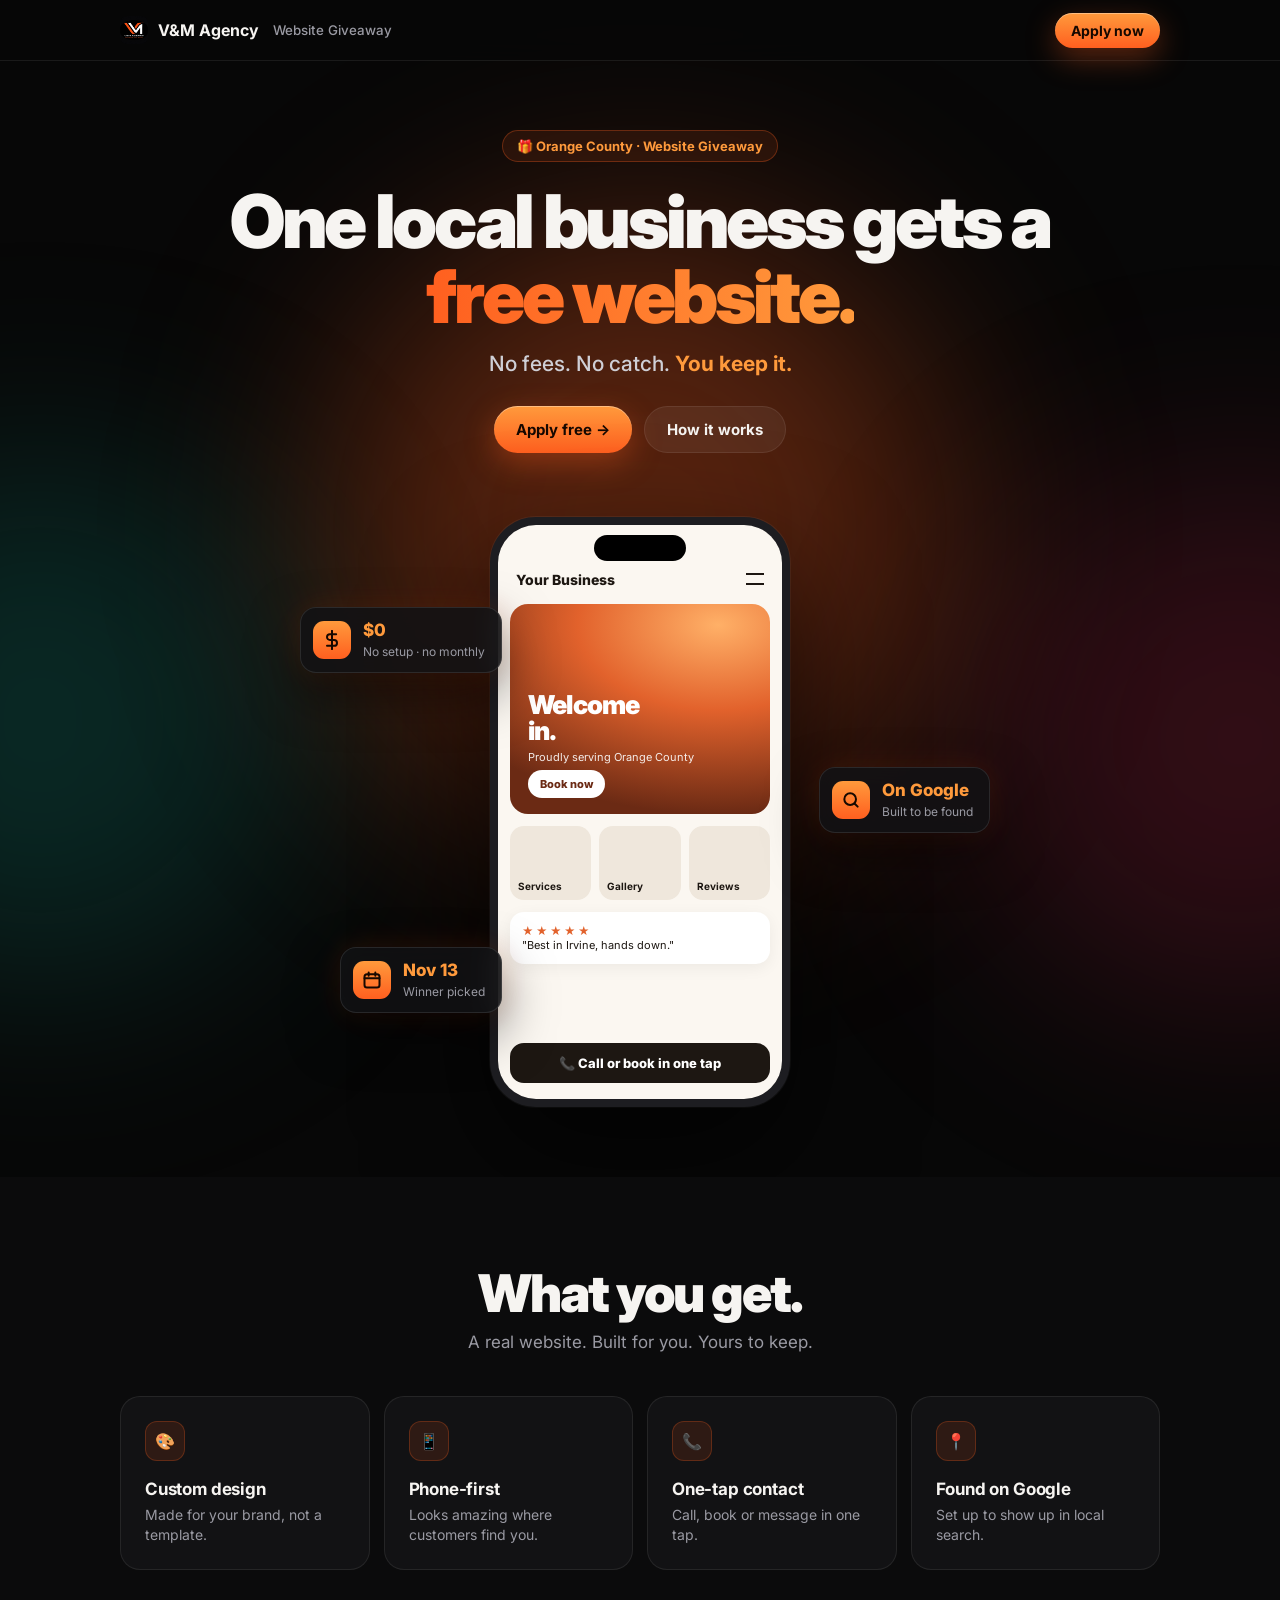
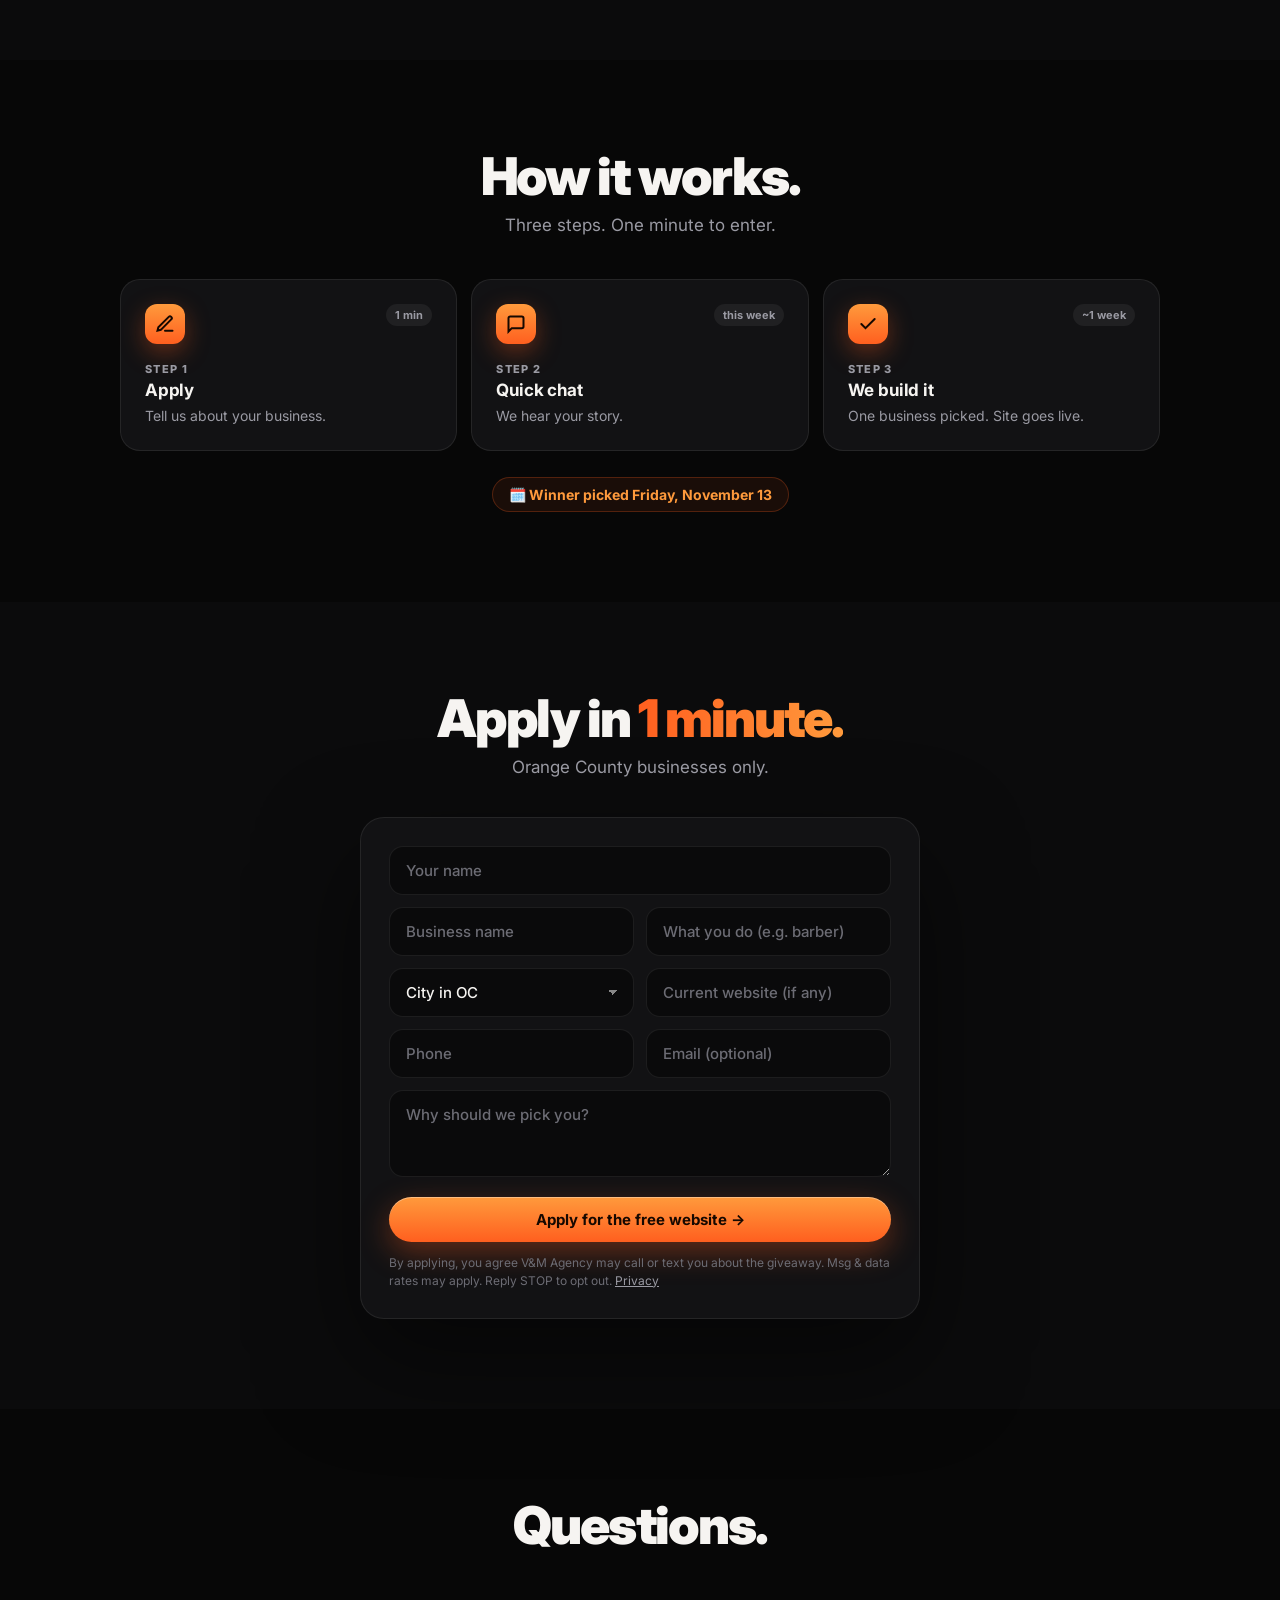
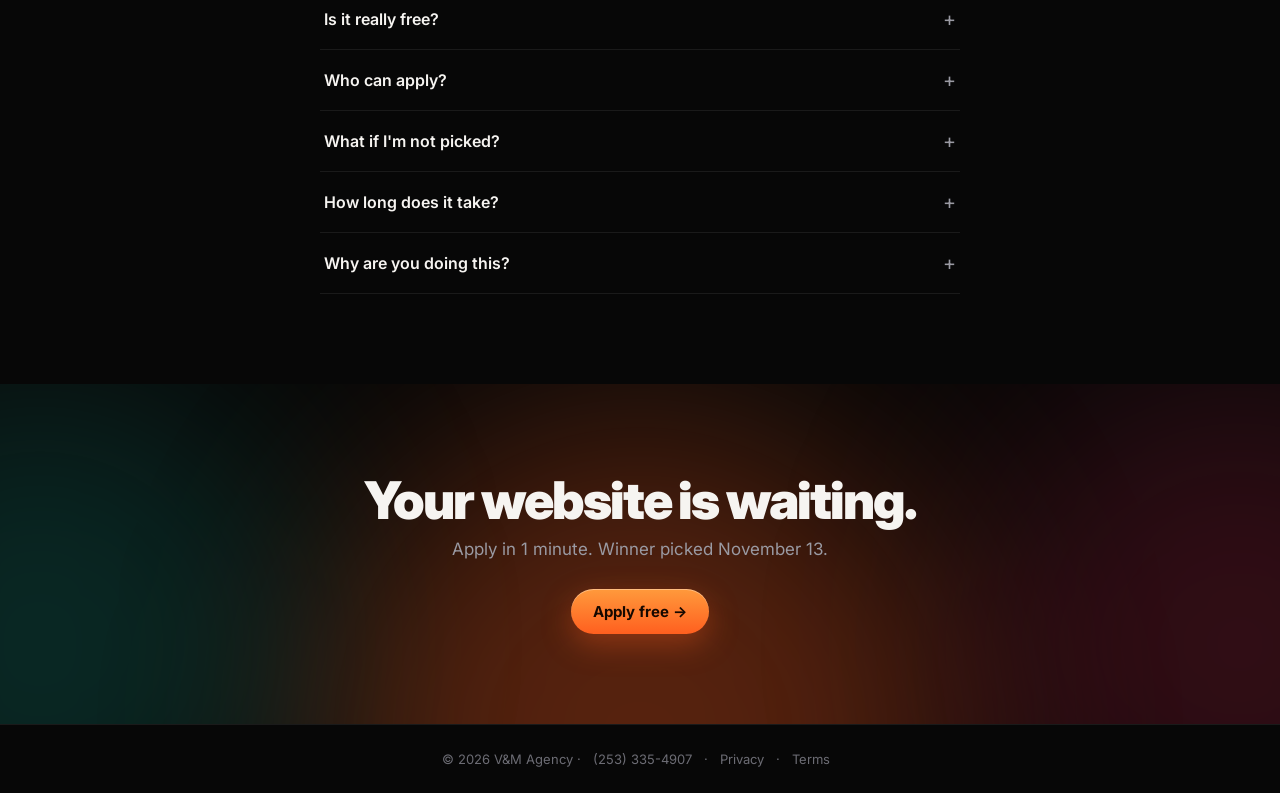
==== website-giveaway/index.html @ f8d974f4 "Website giveaway page: redesign (NUMA affiliate style: hero phone mockup with floating cards, icon c" ====
<!DOCTYPE html>
<html lang="en">
<head>
  <meta charset="UTF-8" />
  <meta name="viewport" content="width=device-width, initial-scale=1.0" />
  <title>Website Giveaway | V&amp;M Agency</title>
  <meta name="description" content="We're building one Orange County business a free website. No fees. No catch. You keep it." />
  <meta property="og:title" content="Website Giveaway: one Orange County business gets a free website" />
  <meta property="og:description" content="No fees. No catch. You keep it. Apply in 1 minute." />
  <link rel="icon" href="../logo.png" type="image/png" />
  <link rel="preconnect" href="https://fonts.googleapis.com" /><link rel="preconnect" href="https://fonts.gstatic.com" crossorigin />
  <link href="https://fonts.googleapis.com/css2?family=Inter:wght@400;500;600;700;800;900&display=swap" rel="stylesheet" />
  <style>
    :root { --bg: #070707; --card: #121214; --line: rgba(255,255,255,.08); --ink: #F6F4F1; --mute: #9A9AA3; --or: #FF5F1F; --or2: #FF9A3C; }
    * { margin: 0; padding: 0; box-sizing: border-box; }
    html { scroll-behavior: smooth; }
    html, body { overflow-x: hidden; }
    body { background: var(--bg); color: var(--ink); font-family: Inter, system-ui, sans-serif; -webkit-font-smoothing: antialiased; overflow-x: hidden; }
    a { color: inherit; text-decoration: none; }
    .wrap { max-width: 1080px; margin: 0 auto; padding: 0 20px; }
    .grad { background: linear-gradient(90deg, var(--or), var(--or2)); -webkit-background-clip: text; background-clip: text; color: transparent; }
    /* nav */
    nav { position: fixed; top: 0; left: 0; right: 0; z-index: 50; backdrop-filter: blur(14px); background: rgba(7,7,7,.6); border-bottom: 1px solid var(--line); }
    nav .wrap { display: flex; align-items: center; justify-content: space-between; height: 60px; }
    .brand { display: flex; align-items: center; gap: 10px; font-weight: 700; }
    .brand img { width: 28px; height: 28px; border-radius: 7px; }
    .brand small { color: var(--mute); font-weight: 500; margin-left: 4px; }
    .btn { display: inline-flex; align-items: center; gap: 8px; border: 0; cursor: pointer; font: 700 15px Inter, sans-serif; padding: 13px 22px; border-radius: 999px; transition: transform .15s, box-shadow .15s; }
    .btn:hover { transform: translateY(-1px); }
    .btn.pri { background: linear-gradient(180deg, var(--or2), var(--or)); color: #160800; box-shadow: 0 10px 30px rgba(255,95,31,.35), inset 0 1px 0 rgba(255,255,255,.35); }
    .btn.sec { background: rgba(255,255,255,.06); color: var(--ink); border: 1px solid var(--line); }
    .btn.sm { padding: 9px 16px; font-size: 14px; }
    /* hero */
    .hero { position: relative; padding: 130px 0 70px; text-align: center; overflow: hidden; }
    .glow { position: absolute; border-radius: 50%; filter: blur(110px); pointer-events: none; }
    .g1 { width: 620px; height: 620px; left: 50%; top: 220px; margin-left: -310px; background: rgba(255,95,31,.32); }
    .g2 { width: 520px; height: 520px; left: -220px; top: 460px; background: rgba(20,160,140,.22); }
    .g3 { width: 520px; height: 520px; right: -220px; top: 480px; background: rgba(220,40,80,.2); }
    .chip { display: inline-flex; align-items: center; gap: 8px; padding: 7px 14px; border-radius: 999px; font-size: 13px; font-weight: 700; color: var(--or2); background: rgba(255,95,31,.1); border: 1px solid rgba(255,95,31,.3); }
    h1 { font-size: clamp(40px, 7vw, 74px); line-height: 1.02; letter-spacing: -.045em; font-weight: 900; margin: 22px auto 16px; max-width: 820px; }
    .sub { font-size: clamp(17px, 2.2vw, 21px); color: #CFCFD6; font-weight: 500; }
    .sub b { color: var(--or2); }
    .ctas { display: flex; gap: 12px; justify-content: center; flex-wrap: wrap; margin-top: 30px; }
    /* hero visual: a phone with a sample site + floating cards */
    .stage { position: relative; width: 300px; height: 590px; margin: 64px auto 0; }
    .phone { position: absolute; inset: 0; border-radius: 46px; background: #0d0d0f; border: 8px solid #1d1d21; box-shadow: 0 50px 120px rgba(0,0,0,.7), 0 0 0 1px rgba(255,255,255,.06); overflow: hidden; }
    .notch { position: absolute; left: 50%; top: 10px; width: 92px; height: 26px; margin-left: -46px; border-radius: 20px; background: #000; z-index: 3; }
    .site { position: absolute; inset: 0; background: #FBF7F1; color: #1d1712; text-align: left; }
    .site .top { display: flex; justify-content: space-between; align-items: center; padding: 46px 18px 12px; font-weight: 800; font-size: 14px; }
    .site .top i { width: 18px; height: 12px; border-top: 2px solid #1d1712; border-bottom: 2px solid #1d1712; position: relative; }
    .site .hero2 { margin: 4px 12px; height: 210px; border-radius: 18px; padding: 18px; color: #fff; position: relative; overflow: hidden;
      background: radial-gradient(120% 90% at 80% 10%, #ffb067 0%, #e2622c 45%, #6b2a14 100%); }
    .site .hero2 h4 { font-size: 26px; line-height: 1; letter-spacing: -.03em; font-weight: 900; margin-top: 70px; }
    .site .hero2 p { font-size: 11px; opacity: .9; margin-top: 6px; }
    .site .hero2 span { position: absolute; left: 18px; bottom: 16px; background: #fff; color: #6b2a14; font-weight: 800; font-size: 11px; padding: 7px 12px; border-radius: 99px; }
    .site .row { display: grid; grid-template-columns: 1fr 1fr 1fr; gap: 8px; margin: 12px; }
    .site .row div { height: 74px; border-radius: 14px; background: #efe7dc; display: flex; align-items: flex-end; padding: 8px; font-size: 10px; font-weight: 700; }
    .site .stars { margin: 4px 12px; padding: 12px; border-radius: 14px; background: #fff; box-shadow: 0 4px 16px rgba(0,0,0,.06); font-size: 11px; }
    .site .stars b { color: #e2622c; letter-spacing: 2px; }
    .site .call { position: absolute; left: 12px; right: 12px; bottom: 16px; text-align: center; padding: 12px; border-radius: 14px; background: #1d1712; color: #fff; font-weight: 800; font-size: 13px; }
    .float { position: absolute; display: flex; align-items: center; gap: 12px; padding: 12px 16px 12px 12px; border-radius: 16px; text-align: left; white-space: nowrap;
      background: rgba(18,18,20,.85); border: 1px solid rgba(255,255,255,.1); backdrop-filter: blur(12px); box-shadow: 0 20px 50px rgba(0,0,0,.5), 0 0 30px rgba(255,95,31,.15); animation: bob 5s ease-in-out infinite; }
    .float .ic { width: 38px; height: 38px; border-radius: 11px; display: flex; align-items: center; justify-content: center; background: linear-gradient(180deg, var(--or2), var(--or)); }
    .float b { display: block; font-size: 17px; color: var(--or2); font-weight: 800; }
    .float small { color: var(--mute); font-size: 12px; }
    .f1 { left: -190px; top: 90px; } .f2 { right: -200px; top: 250px; animation-delay: -1.6s; } .f3 { left: -150px; top: 430px; animation-delay: -3.2s; }
    @keyframes bob { 50% { transform: translateY(-8px); } }
    /* sections */
    section.s { padding: 90px 0; text-align: center; }
    section.alt { background: #0b0b0c; }
    h2 { font-size: clamp(32px, 5vw, 52px); letter-spacing: -.04em; font-weight: 900; line-height: 1.05; }
    .lead { color: var(--mute); margin-top: 10px; font-size: 17px; }
    .grid { display: grid; gap: 14px; margin-top: 44px; text-align: left; }
    .c4 { grid-template-columns: repeat(4, 1fr); } .c3 { grid-template-columns: repeat(3, 1fr); }
    .card { background: var(--card); border: 1px solid var(--line); border-radius: 20px; padding: 24px; }
    .card .ic { width: 40px; height: 40px; border-radius: 12px; display: flex; align-items: center; justify-content: center; background: rgba(255,95,31,.12); border: 1px solid rgba(255,95,31,.25); margin-bottom: 18px; }
    .card h3 { font-size: 17px; font-weight: 700; letter-spacing: -.01em; }
    .card p { color: var(--mute); font-size: 14px; margin-top: 6px; line-height: 1.45; }
    .step .tag { float: right; font-size: 11px; font-weight: 700; color: var(--mute); background: rgba(255,255,255,.06); padding: 4px 9px; border-radius: 99px; }
    .step .n { font-size: 11px; font-weight: 800; letter-spacing: .12em; color: var(--mute); margin-bottom: 4px; }
    .step .ic { background: linear-gradient(180deg, var(--or2), var(--or)); border: 0; box-shadow: 0 8px 24px rgba(255,95,31,.35); }
    .date { display: inline-flex; gap: 8px; align-items: center; margin-top: 26px; padding: 8px 16px; border-radius: 99px; font-size: 14px; font-weight: 700; color: var(--or2); background: rgba(255,95,31,.08); border: 1px solid rgba(255,95,31,.25); }
    /* form */
    .formcard { max-width: 560px; margin: 40px auto 0; text-align: left; background: var(--card); border: 1px solid var(--line); border-radius: 24px; padding: 28px; box-shadow: 0 40px 100px rgba(0,0,0,.5); }
    .two { display: grid; grid-template-columns: 1fr 1fr; gap: 12px; }
    .field { margin-bottom: 12px; }
    .two { margin-bottom: 12px; } .two .field { margin-bottom: 0; }
    .field input, .field select, .field textarea { width: 100%; padding: 14px 16px; border-radius: 14px; border: 1px solid var(--line); background: #0a0a0b; color: var(--ink); font: 500 15px Inter, sans-serif; }
    .field textarea { resize: vertical; }
    .field input::placeholder, .field textarea::placeholder { color: #6c6c74; }
    .field select { color: var(--ink); appearance: none; background-image: linear-gradient(45deg, transparent 50%, #888 50%), linear-gradient(135deg, #888 50%, transparent 50%); background-position: calc(100% - 20px) 50%, calc(100% - 15px) 50%; background-size: 5px 5px; background-repeat: no-repeat; }
    .field input:focus, .field select:focus, .field textarea:focus { outline: 2px solid var(--or); border-color: transparent; }
    .hp { position: absolute; left: -9999px; }
    .formcard .btn { width: 100%; justify-content: center; margin-top: 4px; }
    .consent { color: #6c6c74; font-size: 12px; margin-top: 12px; line-height: 1.5; }
    .consent a { color: var(--mute); text-decoration: underline; }
    .msg { margin-top: 12px; padding: 12px 14px; border-radius: 12px; display: none; font-weight: 600; font-size: 14px; }
    .msg.ok { display: block; background: rgba(48,209,88,.12); border: 1px solid rgba(48,209,88,.45); }
    .msg.err { display: block; background: rgba(255,69,58,.12); border: 1px solid rgba(255,69,58,.45); }
    /* faq */
    .faq { max-width: 640px; margin: 36px auto 0; text-align: left; }
    details { border-bottom: 1px solid var(--line); padding: 20px 4px; }
    summary { list-style: none; cursor: pointer; font-weight: 600; display: flex; justify-content: space-between; }
    summary::after { content: "+"; color: var(--mute); font-weight: 400; font-size: 20px; line-height: 1; }
    details[open] summary::after { content: "–"; }
    details p { color: var(--mute); margin-top: 10px; line-height: 1.5; font-size: 15px; }
    .final { position: relative; overflow: hidden; }
    .final .g1 { top: 40px; } .final .g2, .final .g3 { top: 0; }
    footer { border-top: 1px solid var(--line); padding: 26px 0; text-align: center; color: #6c6c74; font-size: 13px; }
    footer a { margin: 0 8px; }
    @media (max-width: 900px) { .c4 { grid-template-columns: 1fr 1fr; } .c3 { grid-template-columns: 1fr; }
      .f1 { left: -70px; top: 70px; } .f2 { right: -70px; top: 260px; } .f3 { left: -60px; top: 450px; } }
    @media (max-width: 560px) { .c4 { grid-template-columns: 1fr; } .two { grid-template-columns: 1fr; } .stage { transform: scale(.86); margin-top: 30px; }
      .float { padding: 9px 12px 9px 9px; } .float b { font-size: 14px; } .float .ic { width: 30px; height: 30px; } .brand small { display: none; } }
  </style>
</head>
<body>
  <nav><div class="wrap">
    <a class="brand" href="../index.html"><img src="../logo.png" alt="">V&amp;M Agency <small>Website Giveaway</small></a>
    <a class="btn pri sm" href="#apply">Apply now</a>
  </div></nav>

  <header class="hero">
    <div class="glow g1"></div><div class="glow g2"></div><div class="glow g3"></div>
    <div class="wrap" style="position:relative">
      <span class="chip">🎁 Orange County · Website Giveaway</span>
      <h1>One local business gets a <span class="grad">free website.</span></h1>
      <p class="sub">No fees. No catch. <b>You keep it.</b></p>
      <div class="ctas"><a class="btn pri" href="#apply">Apply free →</a><a class="btn sec" href="#how">How it works</a></div>

      <div class="stage">
        <div class="phone"><div class="notch"></div>
          <div class="site">
            <div class="top">Your Business<i></i></div>
            <div class="hero2"><h4>Welcome<br>in.</h4><p>Proudly serving Orange County</p><span>Book now</span></div>
            <div class="row"><div>Services</div><div>Gallery</div><div>Reviews</div></div>
            <div class="stars"><b>★★★★★</b><br>"Best in Irvine, hands down."</div>
            <div class="call">📞 Call or book in one tap</div>
          </div>
        </div>
        <div class="float f1"><div class="ic"><svg width="20" height="20" viewBox="0 0 24 24" fill="none" stroke="#160800" stroke-width="2.4" stroke-linecap="round"><path d="M12 1v22M17 5H9.5a3.5 3.5 0 0 0 0 7h5a3.5 3.5 0 0 1 0 7H6"/></svg></div><div><b>$0</b><small>No setup · no monthly</small></div></div>
        <div class="float f2"><div class="ic"><svg width="20" height="20" viewBox="0 0 24 24" fill="none" stroke="#160800" stroke-width="2.4" stroke-linecap="round"><circle cx="11" cy="11" r="7"/><path d="m20 20-3.5-3.5"/></svg></div><div><b>On Google</b><small>Built to be found</small></div></div>
        <div class="float f3"><div class="ic"><svg width="20" height="20" viewBox="0 0 24 24" fill="none" stroke="#160800" stroke-width="2.4" stroke-linecap="round"><rect x="3" y="5" width="18" height="16" rx="3"/><path d="M3 10h18M8 3v4M16 3v4"/></svg></div><div><b>Nov 13</b><small>Winner picked</small></div></div>
      </div>
    </div>
  </header>

  <section class="s alt">
    <div class="wrap">
      <h2>What you get.</h2>
      <p class="lead">A real website. Built for you. Yours to keep.</p>
      <div class="grid c4">
        <div class="card"><div class="ic">🎨</div><h3>Custom design</h3><p>Made for your brand, not a template.</p></div>
        <div class="card"><div class="ic">📱</div><h3>Phone-first</h3><p>Looks amazing where customers find you.</p></div>
        <div class="card"><div class="ic">📞</div><h3>One-tap contact</h3><p>Call, book or message in one tap.</p></div>
        <div class="card"><div class="ic">📍</div><h3>Found on Google</h3><p>Set up to show up in local search.</p></div>
      </div>
    </div>
  </section>

  <section class="s" id="how">
    <div class="wrap">
      <h2>How it works.</h2>
      <p class="lead">Three steps. One minute to enter.</p>
      <div class="grid c3">
        <div class="card step"><span class="tag">1 min</span><div class="ic"><svg width="20" height="20" viewBox="0 0 24 24" fill="none" stroke="#160800" stroke-width="2.4" stroke-linecap="round"><path d="M12 20h9M16.5 3.5a2.1 2.1 0 0 1 3 3L7 19l-4 1 1-4Z"/></svg></div><div class="n">STEP 1</div><h3>Apply</h3><p>Tell us about your business.</p></div>
        <div class="card step"><span class="tag">this week</span><div class="ic"><svg width="20" height="20" viewBox="0 0 24 24" fill="none" stroke="#160800" stroke-width="2.4" stroke-linecap="round"><path d="M21 15a2 2 0 0 1-2 2H7l-4 4V5a2 2 0 0 1 2-2h14a2 2 0 0 1 2 2Z"/></svg></div><div class="n">STEP 2</div><h3>Quick chat</h3><p>We hear your story.</p></div>
        <div class="card step"><span class="tag">~1 week</span><div class="ic"><svg width="20" height="20" viewBox="0 0 24 24" fill="none" stroke="#160800" stroke-width="2.4" stroke-linecap="round"><path d="M20 6 9 17l-5-5"/></svg></div><div class="n">STEP 3</div><h3>We build it</h3><p>One business picked. Site goes live.</p></div>
      </div>
      <span class="date">🗓️ Winner picked Friday, November 13</span>
    </div>
  </section>

  <section class="s alt" id="apply">
    <div class="wrap">
      <h2>Apply in <span class="grad">1 minute.</span></h2>
      <p class="lead">Orange County businesses only.</p>
      <form class="formcard" id="f" novalidate>
        <div class="field"><input id="name" name="name" placeholder="Your name" autocomplete="name" /></div>
        <div class="two">
          <div class="field"><input id="business" name="business" placeholder="Business name" autocomplete="organization" /></div>
          <div class="field"><input id="trade" name="trade" placeholder="What you do (e.g. barber)" /></div>
        </div>
        <div class="two">
          <div class="field"><select id="city" name="city">
            <option value="">City in OC</option><option>Anaheim</option><option>Costa Mesa</option><option>Fullerton</option><option>Garden Grove</option>
            <option>Huntington Beach</option><option>Irvine</option><option>Laguna Beach</option><option>Lake Forest</option><option>Mission Viejo</option>
            <option>Newport Beach</option><option>Orange</option><option>San Clemente</option><option>Santa Ana</option><option>Tustin</option><option>Yorba Linda</option><option>Other OC city</option>
          </select></div>
          <div class="field"><input id="site" name="site" placeholder="Current website (if any)" /></div>
        </div>
        <div class="two">
          <div class="field"><input id="phone" name="phone" type="tel" inputmode="tel" placeholder="Phone" autocomplete="tel" /></div>
          <div class="field"><input id="email" name="email" type="email" placeholder="Email (optional)" autocomplete="email" /></div>
        </div>
        <div class="field"><textarea id="need" name="need" rows="3" placeholder="Why should we pick you?"></textarea></div>
        <div class="hp" aria-hidden="true"><input name="website" tabindex="-1" autocomplete="off" /></div>
        <button class="btn pri" id="go" type="submit">Apply for the free website →</button>
        <p class="consent">By applying, you agree V&amp;M Agency may call or text you about the giveaway. Msg &amp; data rates may apply. Reply STOP to opt out. <a href="../privacy-policy.html">Privacy</a></p>
        <div class="msg" id="msg" role="status"></div>
      </form>
    </div>
  </section>

  <section class="s">
    <div class="wrap">
      <h2>Questions.</h2>
      <div class="faq">
        <details><summary>Is it really free?</summary><p>Yes. No setup fee, no monthly bill. You only cover your own domain name (usually about $15 a year).</p></details>
        <details><summary>Who can apply?</summary><p>Any business in Orange County, CA, with or without a website today.</p></details>
        <details><summary>What if I'm not picked?</summary><p>Everyone who applies hears back from us, with a special local offer.</p></details>
        <details><summary>How long does it take?</summary><p>About a week after we pick the winner on November 13.</p></details>
        <details><summary>Why are you doing this?</summary><p>We're a Southern California studio and want to show what we can do for local businesses. All we ask is an honest review if you love it.</p></details>
      </div>
    </div>
  </section>

  <section class="s final">
    <div class="glow g1"></div><div class="glow g2"></div><div class="glow g3"></div>
    <div class="wrap" style="position:relative">
      <h2>Your website is waiting.</h2>
      <p class="lead">Apply in 1 minute. Winner picked November 13.</p>
      <div class="ctas"><a class="btn pri" href="#apply">Apply free →</a></div>
    </div>
  </section>

  <footer>© 2026 V&amp;M Agency · <a href="tel:+12533354907">(253) 335-4907</a> · <a href="../privacy-policy.html">Privacy</a> · <a href="../terms-of-service.html">Terms</a></footer>

  <script>
    const f = document.getElementById('f'), msg = document.getElementById('msg'), go = document.getElementById('go');
    const q = new URLSearchParams(location.search).get('src');
    const src = 'website-giveaway' + (q ? ':' + q : '');
    f.addEventListener('submit', async e => {
      e.preventDefault();
      const d = Object.fromEntries(new FormData(f).entries()); d.source = src;
      if (!d.name.trim() || !d.business.trim() || !d.city || d.phone.replace(/\D/g, '').length < 10) {
        msg.className = 'msg err'; msg.textContent = 'Please add your name, business, city and phone.'; return;
      }
      go.disabled = true; go.textContent = 'Sending…';
      try {
        const r = await fetch('https://hq.vandmexperts.com/api/demo-request', { method: 'POST', headers: { 'Content-Type': 'application/json' }, body: JSON.stringify(d) });
        const j = await r.json();
        if (!r.ok || !j.ok) throw new Error(j.error || 'failed');
        f.querySelectorAll('input, select, textarea, button').forEach(x => x.disabled = true);
        msg.className = 'msg ok'; msg.textContent = "You're in! 🎉 We'll reach out soon.";
        go.textContent = 'Applied ✓';
      } catch (err) {
        go.disabled = false; go.textContent = 'Apply for the free website →';
        msg.className = 'msg err'; msg.textContent = (err.message && err.message !== 'failed' ? err.message + ' ' : '') + 'Or text us at (253) 335-4907.';
      }
    });
  </script>
</body>
</html>
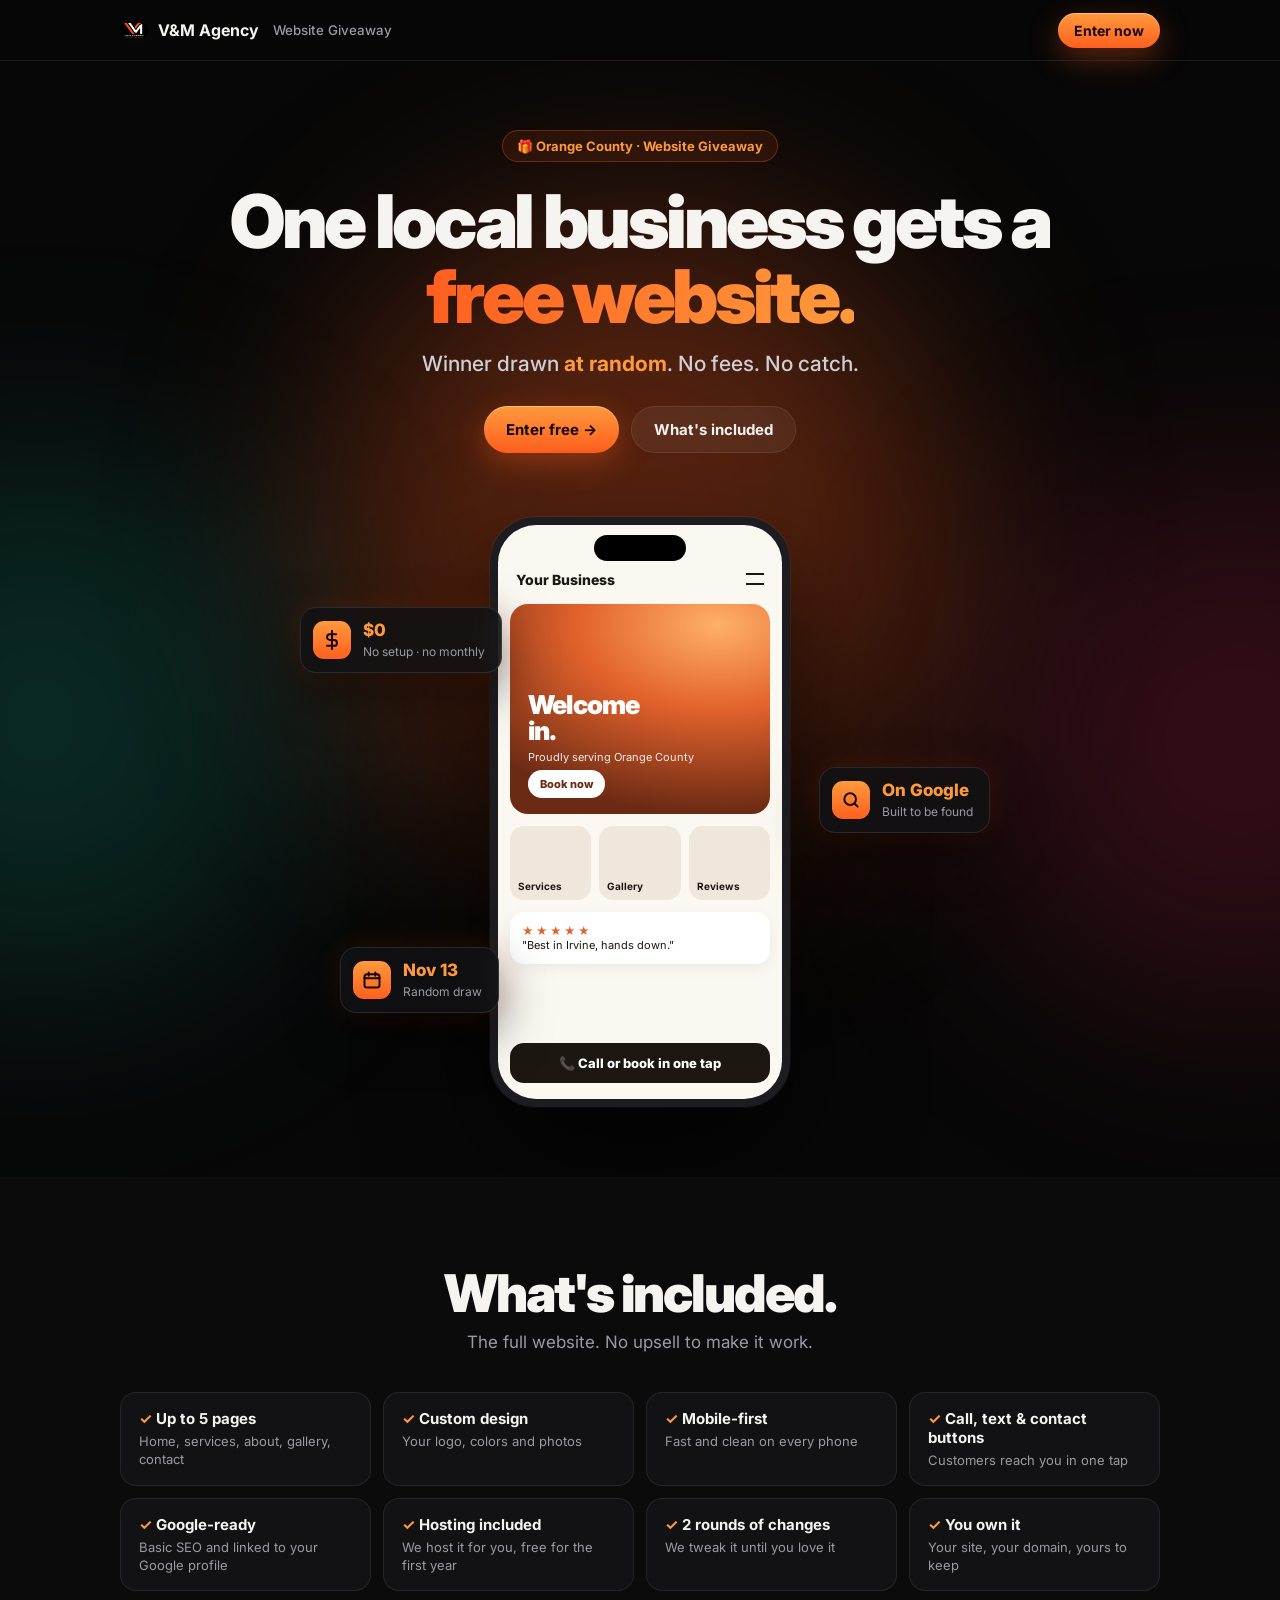
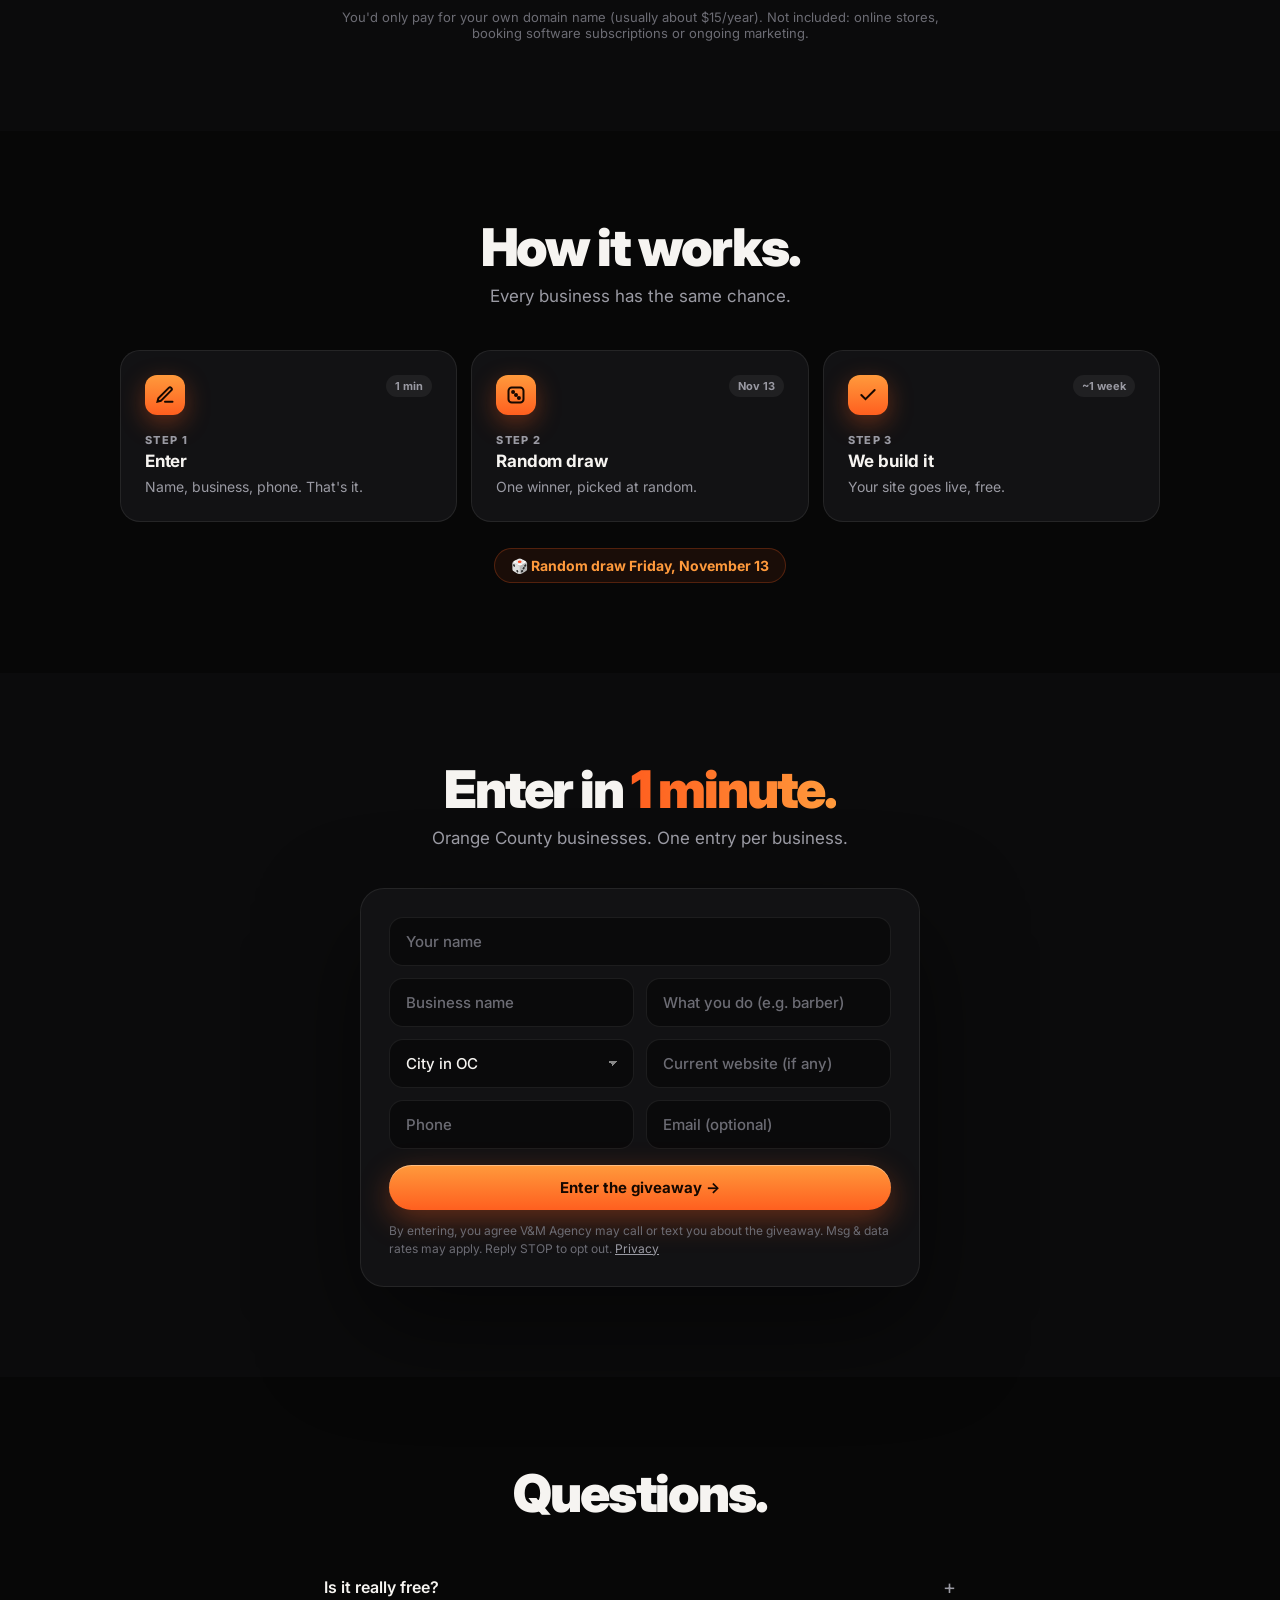
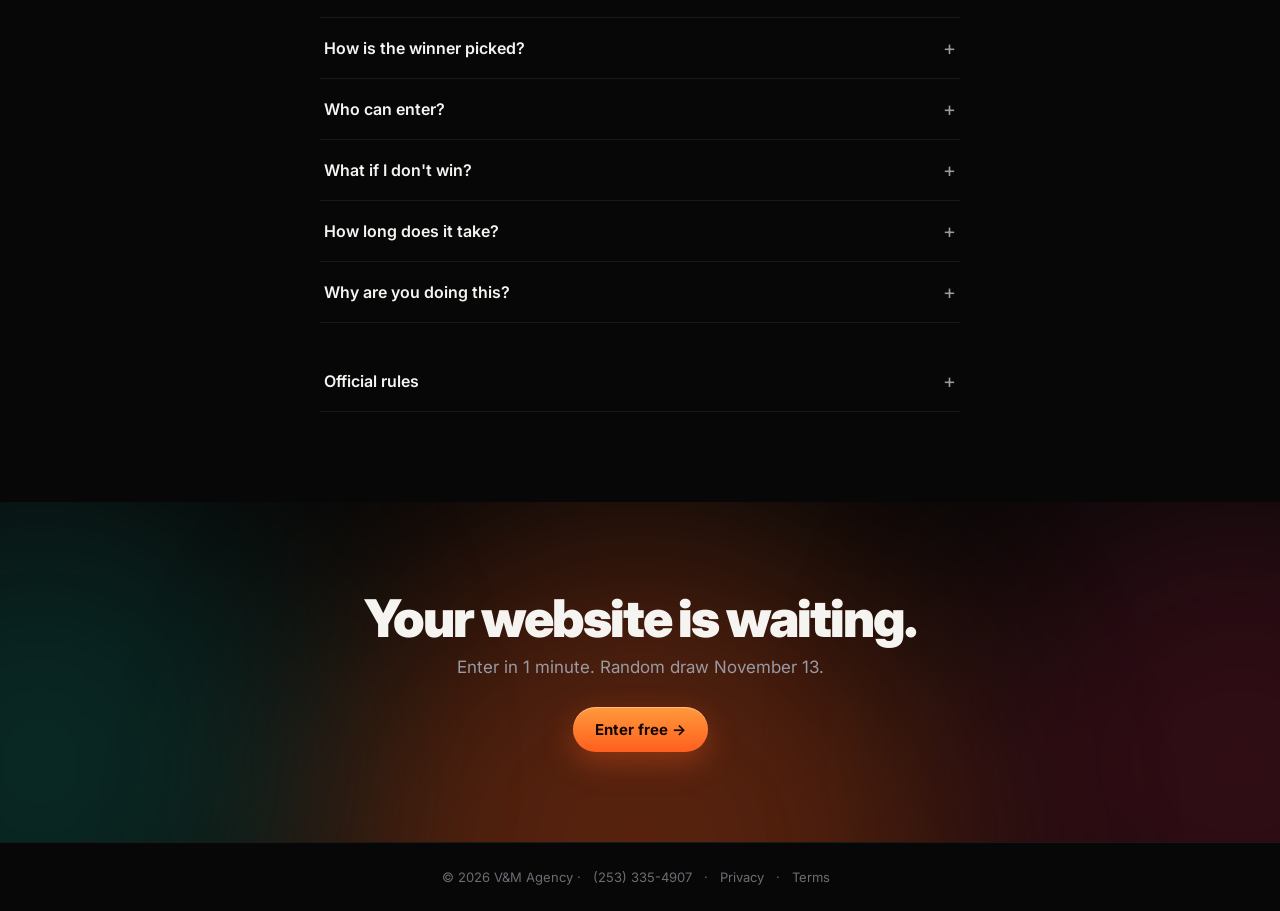
==== commit ebab5a32: "Website giveaway: random draw (no 'why pick you'), clear 'What's included' list, official rules Co-A" ====
--- a/website-giveaway/index.html
+++ b/website-giveaway/index.html
@@ -6,7 +6,7 @@
   <title>Website Giveaway | V&amp;M Agency</title>
   <meta name="description" content="We're building one Orange County business a free website. No fees. No catch. You keep it." />
   <meta property="og:title" content="Website Giveaway: one Orange County business gets a free website" />
-  <meta property="og:description" content="No fees. No catch. You keep it. Apply in 1 minute." />
+  <meta property="og:description" content="No fees. No catch. You keep it. Enter in 1 minute. Winner drawn at random." />
   <link rel="icon" href="../logo.png" type="image/png" />
   <link rel="preconnect" href="https://fonts.googleapis.com" /><link rel="preconnect" href="https://fonts.gstatic.com" crossorigin />
   <link href="https://fonts.googleapis.com/css2?family=Inter:wght@400;500;600;700;800;900&display=swap" rel="stylesheet" />
@@ -112,12 +112,21 @@
       .f1 { left: -70px; top: 70px; } .f2 { right: -70px; top: 260px; } .f3 { left: -60px; top: 450px; } }
     @media (max-width: 560px) { .c4 { grid-template-columns: 1fr; } .two { grid-template-columns: 1fr; } .stage { transform: scale(.86); margin-top: 30px; }
       .float { padding: 9px 12px 9px 9px; } .float b { font-size: 14px; } .float .ic { width: 30px; height: 30px; } .brand small { display: none; } }
+    .incl { display: grid; grid-template-columns: repeat(4, 1fr); gap: 12px; margin-top: 40px; text-align: left; }
+    .incl div { background: var(--card); border: 1px solid var(--line); border-radius: 16px; padding: 16px 18px; }
+    .incl b { display: block; font-size: 15px; } .incl b::before { content: "✓ "; color: var(--or2); }
+    .incl span { display: block; color: var(--mute); font-size: 13px; margin-top: 4px; line-height: 1.4; }
+    .note { color: #6c6c74; font-size: 13px; margin: 18px auto 0; max-width: 620px; }
+    .rules { max-width: 640px; margin: 28px auto 0; text-align: left; }
+    .rules p { color: #7c7c84; font-size: 13px; line-height: 1.55; margin-top: 10px; }
+    @media (max-width: 900px) { .incl { grid-template-columns: 1fr 1fr; } }
+    @media (max-width: 560px) { .incl { grid-template-columns: 1fr; } }
   </style>
 </head>
 <body>
   <nav><div class="wrap">
     <a class="brand" href="../index.html"><img src="../logo.png" alt="">V&amp;M Agency <small>Website Giveaway</small></a>
-    <a class="btn pri sm" href="#apply">Apply now</a>
+    <a class="btn pri sm" href="#apply">Enter now</a>
   </div></nav>
 
   <header class="hero">
@@ -125,8 +134,8 @@
     <div class="wrap" style="position:relative">
       <span class="chip">🎁 Orange County · Website Giveaway</span>
       <h1>One local business gets a <span class="grad">free website.</span></h1>
-      <p class="sub">No fees. No catch. <b>You keep it.</b></p>
-      <div class="ctas"><a class="btn pri" href="#apply">Apply free →</a><a class="btn sec" href="#how">How it works</a></div>
+      <p class="sub">Winner drawn <b>at random</b>. No fees. No catch.</p>
+      <div class="ctas"><a class="btn pri" href="#apply">Enter free →</a><a class="btn sec" href="#included">What's included</a></div>
 
       <div class="stage">
         <div class="phone"><div class="notch"></div>
@@ -140,41 +149,46 @@
         </div>
         <div class="float f1"><div class="ic"><svg width="20" height="20" viewBox="0 0 24 24" fill="none" stroke="#160800" stroke-width="2.4" stroke-linecap="round"><path d="M12 1v22M17 5H9.5a3.5 3.5 0 0 0 0 7h5a3.5 3.5 0 0 1 0 7H6"/></svg></div><div><b>$0</b><small>No setup · no monthly</small></div></div>
         <div class="float f2"><div class="ic"><svg width="20" height="20" viewBox="0 0 24 24" fill="none" stroke="#160800" stroke-width="2.4" stroke-linecap="round"><circle cx="11" cy="11" r="7"/><path d="m20 20-3.5-3.5"/></svg></div><div><b>On Google</b><small>Built to be found</small></div></div>
-        <div class="float f3"><div class="ic"><svg width="20" height="20" viewBox="0 0 24 24" fill="none" stroke="#160800" stroke-width="2.4" stroke-linecap="round"><rect x="3" y="5" width="18" height="16" rx="3"/><path d="M3 10h18M8 3v4M16 3v4"/></svg></div><div><b>Nov 13</b><small>Winner picked</small></div></div>
+        <div class="float f3"><div class="ic"><svg width="20" height="20" viewBox="0 0 24 24" fill="none" stroke="#160800" stroke-width="2.4" stroke-linecap="round"><rect x="3" y="5" width="18" height="16" rx="3"/><path d="M3 10h18M8 3v4M16 3v4"/></svg></div><div><b>Nov 13</b><small>Random draw</small></div></div>
       </div>
     </div>
   </header>
 
-  <section class="s alt">
-    <div class="wrap">
-      <h2>What you get.</h2>
-      <p class="lead">A real website. Built for you. Yours to keep.</p>
-      <div class="grid c4">
-        <div class="card"><div class="ic">🎨</div><h3>Custom design</h3><p>Made for your brand, not a template.</p></div>
-        <div class="card"><div class="ic">📱</div><h3>Phone-first</h3><p>Looks amazing where customers find you.</p></div>
-        <div class="card"><div class="ic">📞</div><h3>One-tap contact</h3><p>Call, book or message in one tap.</p></div>
-        <div class="card"><div class="ic">📍</div><h3>Found on Google</h3><p>Set up to show up in local search.</p></div>
-      </div>
+  <section class="s alt" id="included">
+    <div class="wrap">
+      <h2>What's included.</h2>
+      <p class="lead">The full website. No upsell to make it work.</p>
+      <div class="incl">
+        <div><b>Up to 5 pages</b><span>Home, services, about, gallery, contact</span></div>
+        <div><b>Custom design</b><span>Your logo, colors and photos</span></div>
+        <div><b>Mobile-first</b><span>Fast and clean on every phone</span></div>
+        <div><b>Call, text &amp; contact buttons</b><span>Customers reach you in one tap</span></div>
+        <div><b>Google-ready</b><span>Basic SEO and linked to your Google profile</span></div>
+        <div><b>Hosting included</b><span>We host it for you, free for the first year</span></div>
+        <div><b>2 rounds of changes</b><span>We tweak it until you love it</span></div>
+        <div><b>You own it</b><span>Your site, your domain, yours to keep</span></div>
+      </div>
+      <p class="note">You'd only pay for your own domain name (usually about $15/year). Not included: online stores, booking software subscriptions or ongoing marketing.</p>
     </div>
   </section>
 
   <section class="s" id="how">
     <div class="wrap">
       <h2>How it works.</h2>
-      <p class="lead">Three steps. One minute to enter.</p>
+      <p class="lead">Every business has the same chance.</p>
       <div class="grid c3">
-        <div class="card step"><span class="tag">1 min</span><div class="ic"><svg width="20" height="20" viewBox="0 0 24 24" fill="none" stroke="#160800" stroke-width="2.4" stroke-linecap="round"><path d="M12 20h9M16.5 3.5a2.1 2.1 0 0 1 3 3L7 19l-4 1 1-4Z"/></svg></div><div class="n">STEP 1</div><h3>Apply</h3><p>Tell us about your business.</p></div>
-        <div class="card step"><span class="tag">this week</span><div class="ic"><svg width="20" height="20" viewBox="0 0 24 24" fill="none" stroke="#160800" stroke-width="2.4" stroke-linecap="round"><path d="M21 15a2 2 0 0 1-2 2H7l-4 4V5a2 2 0 0 1 2-2h14a2 2 0 0 1 2 2Z"/></svg></div><div class="n">STEP 2</div><h3>Quick chat</h3><p>We hear your story.</p></div>
-        <div class="card step"><span class="tag">~1 week</span><div class="ic"><svg width="20" height="20" viewBox="0 0 24 24" fill="none" stroke="#160800" stroke-width="2.4" stroke-linecap="round"><path d="M20 6 9 17l-5-5"/></svg></div><div class="n">STEP 3</div><h3>We build it</h3><p>One business picked. Site goes live.</p></div>
-      </div>
-      <span class="date">🗓️ Winner picked Friday, November 13</span>
+        <div class="card step"><span class="tag">1 min</span><div class="ic"><svg width="20" height="20" viewBox="0 0 24 24" fill="none" stroke="#160800" stroke-width="2.4" stroke-linecap="round"><path d="M12 20h9M16.5 3.5a2.1 2.1 0 0 1 3 3L7 19l-4 1 1-4Z"/></svg></div><div class="n">STEP 1</div><h3>Enter</h3><p>Name, business, phone. That's it.</p></div>
+        <div class="card step"><span class="tag">Nov 13</span><div class="ic"><svg width="20" height="20" viewBox="0 0 24 24" fill="none" stroke="#160800" stroke-width="2.4" stroke-linecap="round"><rect x="3" y="3" width="18" height="18" rx="4"/><circle cx="8.5" cy="8.5" r="1.2"/><circle cx="15.5" cy="15.5" r="1.2"/><circle cx="12" cy="12" r="1.2"/></svg></div><div class="n">STEP 2</div><h3>Random draw</h3><p>One winner, picked at random.</p></div>
+        <div class="card step"><span class="tag">~1 week</span><div class="ic"><svg width="20" height="20" viewBox="0 0 24 24" fill="none" stroke="#160800" stroke-width="2.4" stroke-linecap="round"><path d="M20 6 9 17l-5-5"/></svg></div><div class="n">STEP 3</div><h3>We build it</h3><p>Your site goes live, free.</p></div>
+      </div>
+      <span class="date">🎲 Random draw Friday, November 13</span>
     </div>
   </section>
 
   <section class="s alt" id="apply">
     <div class="wrap">
-      <h2>Apply in <span class="grad">1 minute.</span></h2>
-      <p class="lead">Orange County businesses only.</p>
+      <h2>Enter in <span class="grad">1 minute.</span></h2>
+      <p class="lead">Orange County businesses. One entry per business.</p>
       <form class="formcard" id="f" novalidate>
         <div class="field"><input id="name" name="name" placeholder="Your name" autocomplete="name" /></div>
         <div class="two">
@@ -193,10 +207,9 @@
           <div class="field"><input id="phone" name="phone" type="tel" inputmode="tel" placeholder="Phone" autocomplete="tel" /></div>
           <div class="field"><input id="email" name="email" type="email" placeholder="Email (optional)" autocomplete="email" /></div>
         </div>
-        <div class="field"><textarea id="need" name="need" rows="3" placeholder="Why should we pick you?"></textarea></div>
         <div class="hp" aria-hidden="true"><input name="website" tabindex="-1" autocomplete="off" /></div>
-        <button class="btn pri" id="go" type="submit">Apply for the free website →</button>
-        <p class="consent">By applying, you agree V&amp;M Agency may call or text you about the giveaway. Msg &amp; data rates may apply. Reply STOP to opt out. <a href="../privacy-policy.html">Privacy</a></p>
+        <button class="btn pri" id="go" type="submit">Enter the giveaway →</button>
+        <p class="consent">By entering, you agree V&amp;M Agency may call or text you about the giveaway. Msg &amp; data rates may apply. Reply STOP to opt out. <a href="../privacy-policy.html">Privacy</a></p>
         <div class="msg" id="msg" role="status"></div>
       </form>
     </div>
@@ -207,11 +220,17 @@
       <h2>Questions.</h2>
       <div class="faq">
         <details><summary>Is it really free?</summary><p>Yes. No setup fee, no monthly bill. You only cover your own domain name (usually about $15 a year).</p></details>
-        <details><summary>Who can apply?</summary><p>Any business in Orange County, CA, with or without a website today.</p></details>
-        <details><summary>What if I'm not picked?</summary><p>Everyone who applies hears back from us, with a special local offer.</p></details>
-        <details><summary>How long does it take?</summary><p>About a week after we pick the winner on November 13.</p></details>
+        <details><summary>How is the winner picked?</summary><p>Completely at random. Every eligible entry has the same chance. We draw on Friday, November 13 and contact the winner by phone.</p></details>
+        <details><summary>Who can enter?</summary><p>Any business in Orange County, CA, with or without a website today. One entry per business.</p></details>
+        <details><summary>What if I don't win?</summary><p>Every business that enters gets a special local offer from us.</p></details>
+        <details><summary>How long does it take?</summary><p>About a week after we get your logo, photos and info.</p></details>
         <details><summary>Why are you doing this?</summary><p>We're a Southern California studio and want to show what we can do for local businesses. All we ask is an honest review if you love it.</p></details>
       </div>
+      <details class="rules"><summary>Official rules</summary>
+        <p><b>No purchase necessary.</b> A purchase does not improve your chances. Sponsor: V&amp;M Agency. Open to businesses located in Orange County, California, entered by an owner or authorized representative who is 18 or older. One entry per business. V&amp;M Agency employees and their families are not eligible.</p>
+        <p><b>How to enter:</b> complete the form on this page by 11:59 PM PT on Thursday, November 12, 2026. <b>Drawing:</b> one winner will be selected at random from all eligible entries on Friday, November 13, 2026, and notified by phone or email. If the winner can't be reached within 5 days, an alternate winner will be drawn. Odds depend on the number of eligible entries.</p>
+        <p><b>Prize:</b> one custom website as described above (up to 5 pages, design, build, two rounds of changes and one year of hosting). The domain name is not included. The prize has no cash value and is not transferable. The winner agrees the finished website may be shown in V&amp;M Agency's portfolio. Void where prohibited.</p>
+      </details>
     </div>
   </section>
 
@@ -219,8 +238,8 @@
     <div class="glow g1"></div><div class="glow g2"></div><div class="glow g3"></div>
     <div class="wrap" style="position:relative">
       <h2>Your website is waiting.</h2>
-      <p class="lead">Apply in 1 minute. Winner picked November 13.</p>
-      <div class="ctas"><a class="btn pri" href="#apply">Apply free →</a></div>
+      <p class="lead">Enter in 1 minute. Random draw November 13.</p>
+      <div class="ctas"><a class="btn pri" href="#apply">Enter free →</a></div>
     </div>
   </section>
 
@@ -242,10 +261,10 @@
         const j = await r.json();
         if (!r.ok || !j.ok) throw new Error(j.error || 'failed');
         f.querySelectorAll('input, select, textarea, button').forEach(x => x.disabled = true);
-        msg.className = 'msg ok'; msg.textContent = "You're in! 🎉 We'll reach out soon.";
+        msg.className = 'msg ok'; msg.textContent = "You're entered! 🎉 Random draw on November 13. Good luck!";
         go.textContent = 'Applied ✓';
       } catch (err) {
-        go.disabled = false; go.textContent = 'Apply for the free website →';
+        go.disabled = false; go.textContent = 'Enter the giveaway →';
         msg.className = 'msg err'; msg.textContent = (err.message && err.message !== 'failed' ? err.message + ' ' : '') + 'Or text us at (253) 335-4907.';
       }
     });
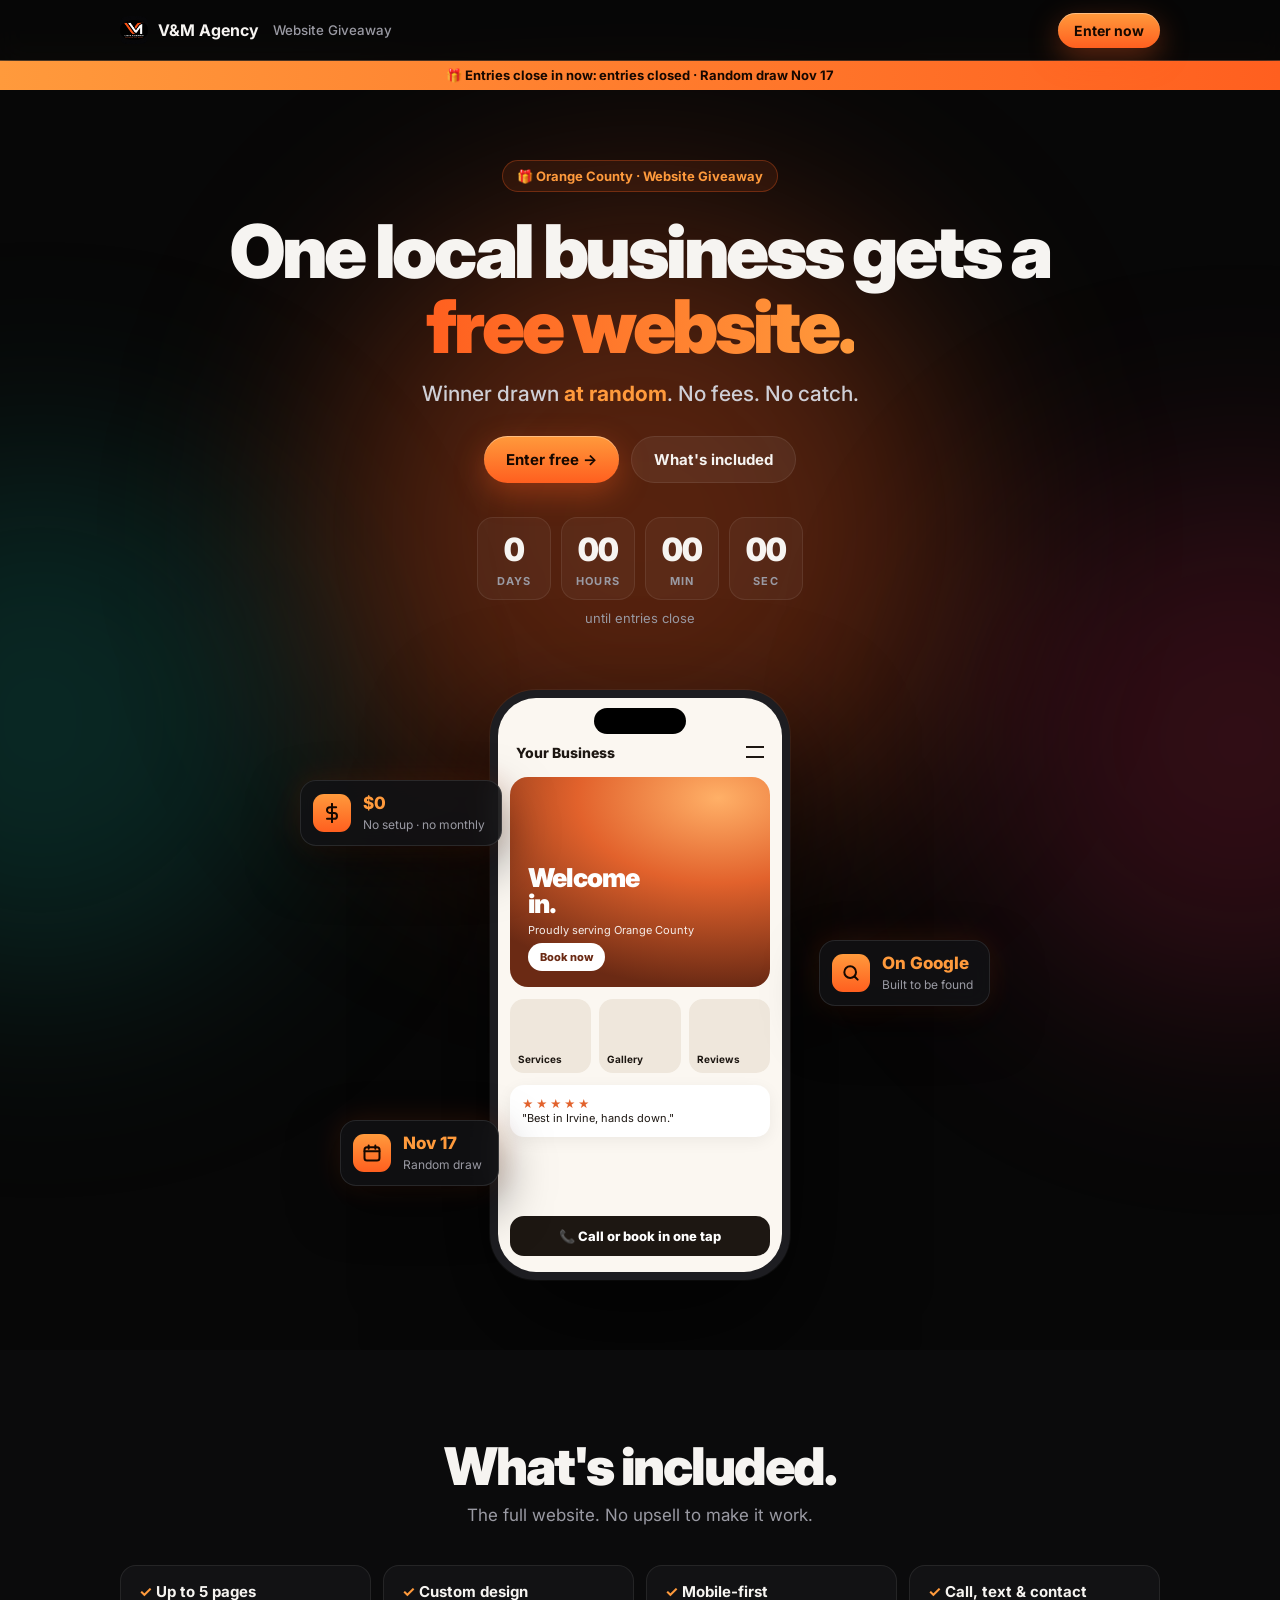
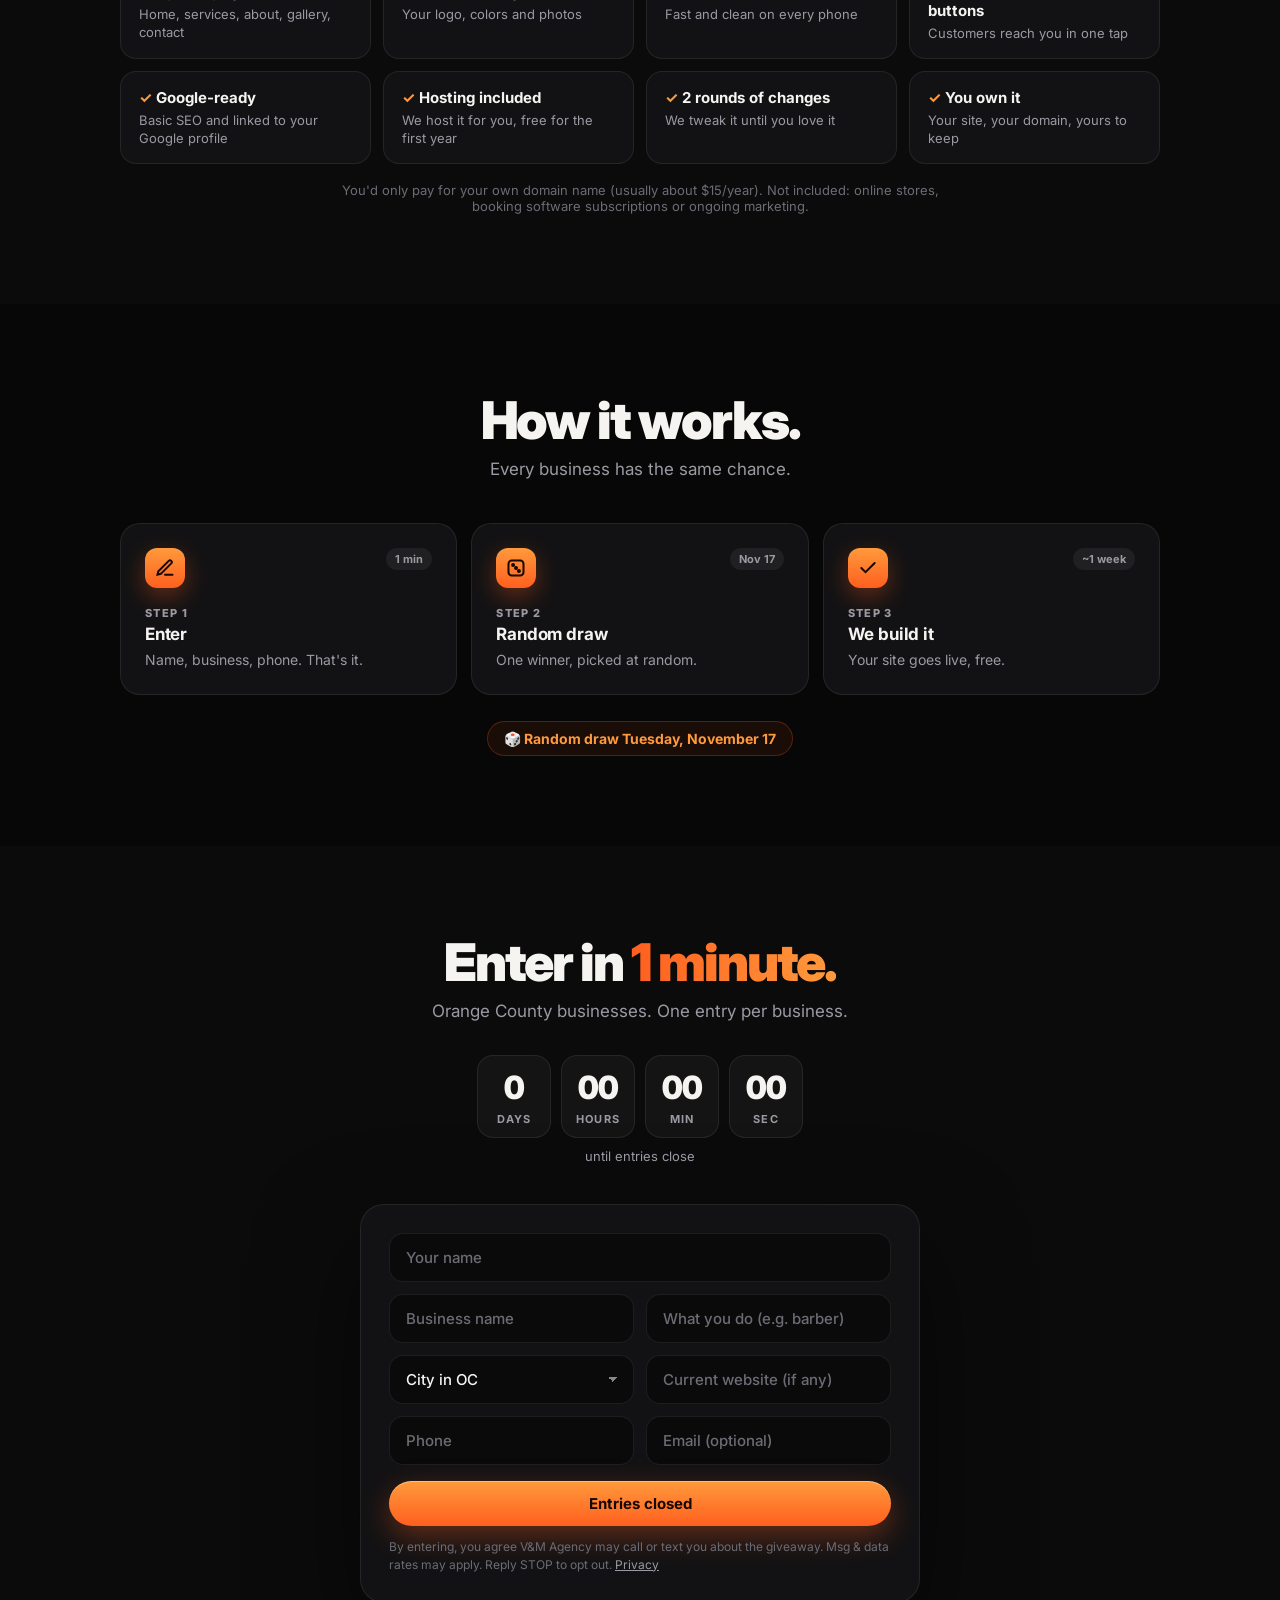
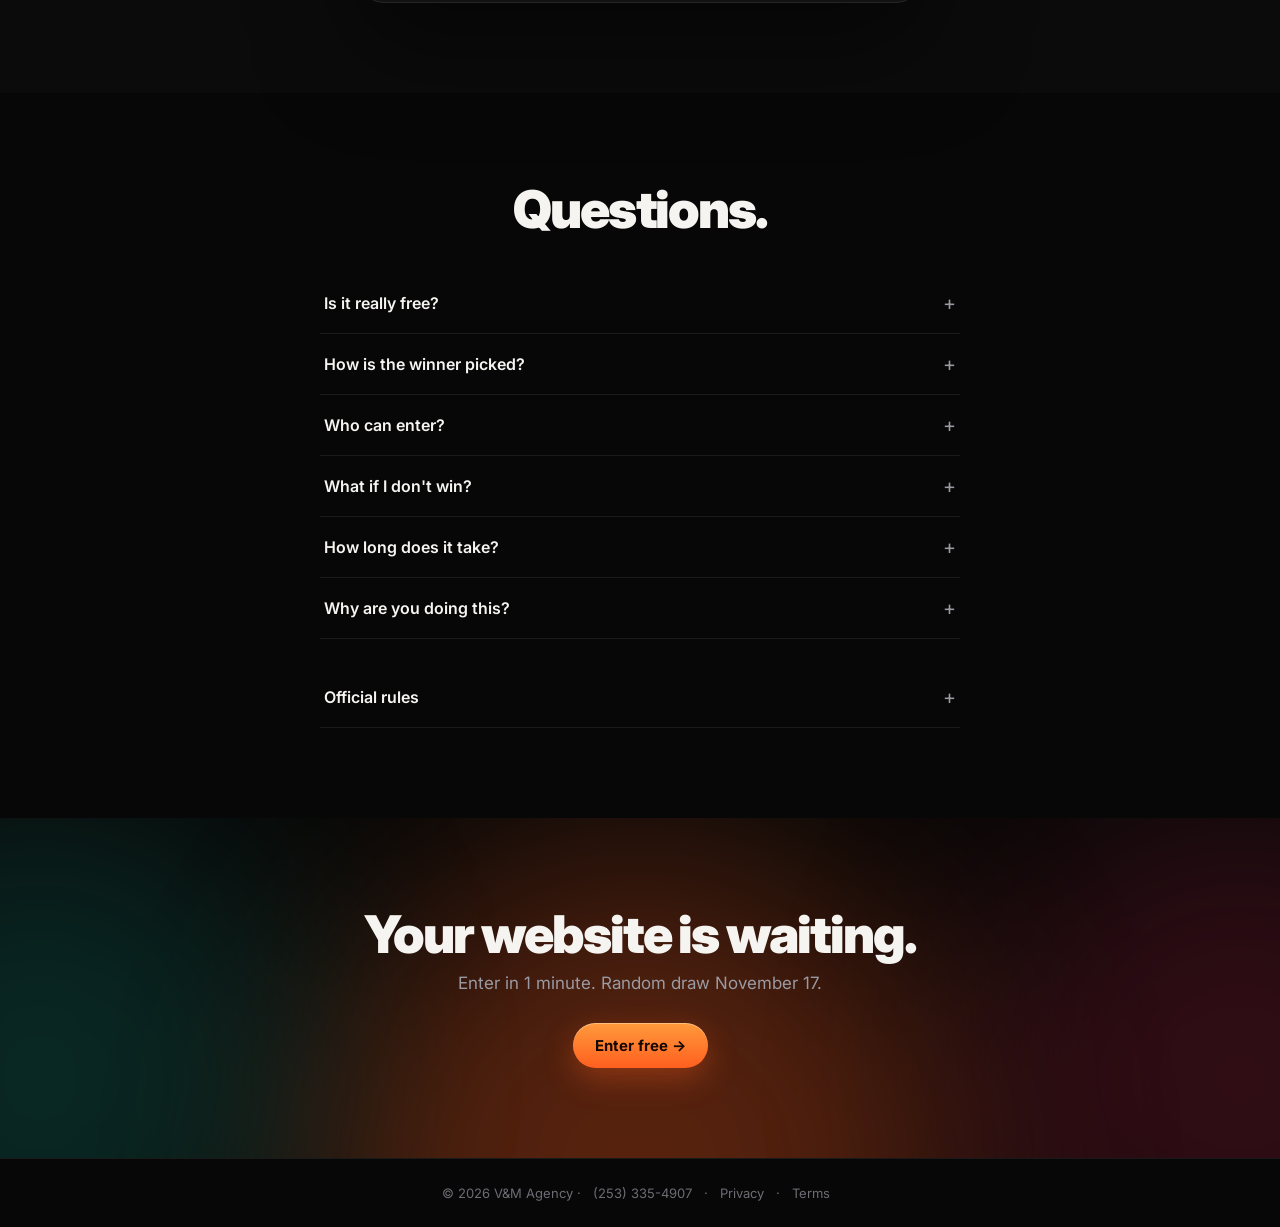
==== commit 63e91044: "Website giveaway: live 14-day countdown (hero, form, sticky bar); entries close Nov 16, draw Nov 17 " ====
--- a/website-giveaway/index.html
+++ b/website-giveaway/index.html
@@ -121,6 +121,16 @@
     .rules p { color: #7c7c84; font-size: 13px; line-height: 1.55; margin-top: 10px; }
     @media (max-width: 900px) { .incl { grid-template-columns: 1fr 1fr; } }
     @media (max-width: 560px) { .incl { grid-template-columns: 1fr; } }
+    .cd { display: flex; gap: 10px; justify-content: center; margin-top: 34px; }
+    .cd div { min-width: 74px; padding: 12px 8px 10px; border-radius: 16px; background: rgba(255,255,255,.04); border: 1px solid var(--line); }
+    .cd b { display: block; font-size: 32px; font-weight: 900; letter-spacing: -.03em; font-variant-numeric: tabular-nums; }
+    .cd span { font-size: 11px; color: var(--mute); text-transform: uppercase; letter-spacing: .1em; font-weight: 700; }
+    .cdl { color: var(--mute); font-size: 13px; margin-top: 10px; }
+    .bar { position: fixed; top: 60px; left: 0; right: 0; z-index: 49; text-align: center; padding: 7px 12px; font-size: 13px; font-weight: 700; color: #160800; background: linear-gradient(90deg, var(--or2), var(--or)); }
+    .bar span { font-variant-numeric: tabular-nums; }
+    .hero { padding-top: 160px; }
+    .bar i { font-style: normal; }
+    @media (max-width: 560px) { .bar .bx { display: none; } .cd div { min-width: 64px; } .cd b { font-size: 26px; } }
   </style>
 </head>
 <body>
@@ -128,6 +138,7 @@
     <a class="brand" href="../index.html"><img src="../logo.png" alt="">V&amp;M Agency <small>Website Giveaway</small></a>
     <a class="btn pri sm" href="#apply">Enter now</a>
   </div></nav>
+  <div class="bar">🎁 Entries close in <span id="barcd">14d 00h 00m</span><i class="bx"> · Random draw Nov 17</i></div>
 
   <header class="hero">
     <div class="glow g1"></div><div class="glow g2"></div><div class="glow g3"></div>
@@ -136,6 +147,8 @@
       <h1>One local business gets a <span class="grad">free website.</span></h1>
       <p class="sub">Winner drawn <b>at random</b>. No fees. No catch.</p>
       <div class="ctas"><a class="btn pri" href="#apply">Enter free →</a><a class="btn sec" href="#included">What's included</a></div>
+      <div class="cd" aria-label="Time left to enter"><div><b data-d>14</b><span>days</span></div><div><b data-h>00</b><span>hours</span></div><div><b data-m>00</b><span>min</span></div><div><b data-s>00</b><span>sec</span></div></div>
+      <p class="cdl">until entries close</p>
 
       <div class="stage">
         <div class="phone"><div class="notch"></div>
@@ -149,7 +162,7 @@
         </div>
         <div class="float f1"><div class="ic"><svg width="20" height="20" viewBox="0 0 24 24" fill="none" stroke="#160800" stroke-width="2.4" stroke-linecap="round"><path d="M12 1v22M17 5H9.5a3.5 3.5 0 0 0 0 7h5a3.5 3.5 0 0 1 0 7H6"/></svg></div><div><b>$0</b><small>No setup · no monthly</small></div></div>
         <div class="float f2"><div class="ic"><svg width="20" height="20" viewBox="0 0 24 24" fill="none" stroke="#160800" stroke-width="2.4" stroke-linecap="round"><circle cx="11" cy="11" r="7"/><path d="m20 20-3.5-3.5"/></svg></div><div><b>On Google</b><small>Built to be found</small></div></div>
-        <div class="float f3"><div class="ic"><svg width="20" height="20" viewBox="0 0 24 24" fill="none" stroke="#160800" stroke-width="2.4" stroke-linecap="round"><rect x="3" y="5" width="18" height="16" rx="3"/><path d="M3 10h18M8 3v4M16 3v4"/></svg></div><div><b>Nov 13</b><small>Random draw</small></div></div>
+        <div class="float f3"><div class="ic"><svg width="20" height="20" viewBox="0 0 24 24" fill="none" stroke="#160800" stroke-width="2.4" stroke-linecap="round"><rect x="3" y="5" width="18" height="16" rx="3"/><path d="M3 10h18M8 3v4M16 3v4"/></svg></div><div><b>Nov 17</b><small>Random draw</small></div></div>
       </div>
     </div>
   </header>
@@ -178,10 +191,10 @@
       <p class="lead">Every business has the same chance.</p>
       <div class="grid c3">
         <div class="card step"><span class="tag">1 min</span><div class="ic"><svg width="20" height="20" viewBox="0 0 24 24" fill="none" stroke="#160800" stroke-width="2.4" stroke-linecap="round"><path d="M12 20h9M16.5 3.5a2.1 2.1 0 0 1 3 3L7 19l-4 1 1-4Z"/></svg></div><div class="n">STEP 1</div><h3>Enter</h3><p>Name, business, phone. That's it.</p></div>
-        <div class="card step"><span class="tag">Nov 13</span><div class="ic"><svg width="20" height="20" viewBox="0 0 24 24" fill="none" stroke="#160800" stroke-width="2.4" stroke-linecap="round"><rect x="3" y="3" width="18" height="18" rx="4"/><circle cx="8.5" cy="8.5" r="1.2"/><circle cx="15.5" cy="15.5" r="1.2"/><circle cx="12" cy="12" r="1.2"/></svg></div><div class="n">STEP 2</div><h3>Random draw</h3><p>One winner, picked at random.</p></div>
+        <div class="card step"><span class="tag">Nov 17</span><div class="ic"><svg width="20" height="20" viewBox="0 0 24 24" fill="none" stroke="#160800" stroke-width="2.4" stroke-linecap="round"><rect x="3" y="3" width="18" height="18" rx="4"/><circle cx="8.5" cy="8.5" r="1.2"/><circle cx="15.5" cy="15.5" r="1.2"/><circle cx="12" cy="12" r="1.2"/></svg></div><div class="n">STEP 2</div><h3>Random draw</h3><p>One winner, picked at random.</p></div>
         <div class="card step"><span class="tag">~1 week</span><div class="ic"><svg width="20" height="20" viewBox="0 0 24 24" fill="none" stroke="#160800" stroke-width="2.4" stroke-linecap="round"><path d="M20 6 9 17l-5-5"/></svg></div><div class="n">STEP 3</div><h3>We build it</h3><p>Your site goes live, free.</p></div>
       </div>
-      <span class="date">🎲 Random draw Friday, November 13</span>
+      <span class="date">🎲 Random draw Tuesday, November 17</span>
     </div>
   </section>
 
@@ -189,6 +202,8 @@
     <div class="wrap">
       <h2>Enter in <span class="grad">1 minute.</span></h2>
       <p class="lead">Orange County businesses. One entry per business.</p>
+      <div class="cd" aria-label="Time left to enter"><div><b data-d>14</b><span>days</span></div><div><b data-h>00</b><span>hours</span></div><div><b data-m>00</b><span>min</span></div><div><b data-s>00</b><span>sec</span></div></div>
+      <p class="cdl">until entries close</p>
       <form class="formcard" id="f" novalidate>
         <div class="field"><input id="name" name="name" placeholder="Your name" autocomplete="name" /></div>
         <div class="two">
@@ -220,7 +235,7 @@
       <h2>Questions.</h2>
       <div class="faq">
         <details><summary>Is it really free?</summary><p>Yes. No setup fee, no monthly bill. You only cover your own domain name (usually about $15 a year).</p></details>
-        <details><summary>How is the winner picked?</summary><p>Completely at random. Every eligible entry has the same chance. We draw on Friday, November 13 and contact the winner by phone.</p></details>
+        <details><summary>How is the winner picked?</summary><p>Completely at random. Every eligible entry has the same chance. We draw on Tuesday, November 17 and contact the winner by phone.</p></details>
         <details><summary>Who can enter?</summary><p>Any business in Orange County, CA, with or without a website today. One entry per business.</p></details>
         <details><summary>What if I don't win?</summary><p>Every business that enters gets a special local offer from us.</p></details>
         <details><summary>How long does it take?</summary><p>About a week after we get your logo, photos and info.</p></details>
@@ -228,7 +243,7 @@
       </div>
       <details class="rules"><summary>Official rules</summary>
         <p><b>No purchase necessary.</b> A purchase does not improve your chances. Sponsor: V&amp;M Agency. Open to businesses located in Orange County, California, entered by an owner or authorized representative who is 18 or older. One entry per business. V&amp;M Agency employees and their families are not eligible.</p>
-        <p><b>How to enter:</b> complete the form on this page by 11:59 PM PT on Thursday, November 12, 2026. <b>Drawing:</b> one winner will be selected at random from all eligible entries on Friday, November 13, 2026, and notified by phone or email. If the winner can't be reached within 5 days, an alternate winner will be drawn. Odds depend on the number of eligible entries.</p>
+        <p><b>How to enter:</b> complete the form on this page by 11:59 PM PT on Monday, November 16, 2026. <b>Drawing:</b> one winner will be selected at random from all eligible entries on Tuesday, November 17, 2026, and notified by phone or email. If the winner can't be reached within 5 days, an alternate winner will be drawn. Odds depend on the number of eligible entries.</p>
         <p><b>Prize:</b> one custom website as described above (up to 5 pages, design, build, two rounds of changes and one year of hosting). The domain name is not included. The prize has no cash value and is not transferable. The winner agrees the finished website may be shown in V&amp;M Agency's portfolio. Void where prohibited.</p>
       </details>
     </div>
@@ -238,7 +253,7 @@
     <div class="glow g1"></div><div class="glow g2"></div><div class="glow g3"></div>
     <div class="wrap" style="position:relative">
       <h2>Your website is waiting.</h2>
-      <p class="lead">Enter in 1 minute. Random draw November 13.</p>
+      <p class="lead">Enter in 1 minute. Random draw November 17.</p>
       <div class="ctas"><a class="btn pri" href="#apply">Enter free →</a></div>
     </div>
   </section>
@@ -261,13 +276,23 @@
         const j = await r.json();
         if (!r.ok || !j.ok) throw new Error(j.error || 'failed');
         f.querySelectorAll('input, select, textarea, button').forEach(x => x.disabled = true);
-        msg.className = 'msg ok'; msg.textContent = "You're entered! 🎉 Random draw on November 13. Good luck!";
+        msg.className = 'msg ok'; msg.textContent = "You're entered! 🎉 Random draw on November 17. Good luck!";
         go.textContent = 'Applied ✓';
       } catch (err) {
         go.disabled = false; go.textContent = 'Enter the giveaway →';
         msg.className = 'msg err'; msg.textContent = (err.message && err.message !== 'failed' ? err.message + ' ' : '') + 'Or text us at (253) 335-4907.';
       }
     });
+    // live countdown to entries closing: Monday, Nov 16, 2026, 11:59:59 PM Pacific
+    const END = new Date('2026-11-16T23:59:59-08:00').getTime(), pad = n => String(n).padStart(2, '0');
+    function tick() {
+      let t = Math.max(0, END - Date.now()); const d = Math.floor(t / 864e5), h = Math.floor(t / 36e5) % 24, m = Math.floor(t / 6e4) % 60, s = Math.floor(t / 1e3) % 60;
+      document.querySelectorAll('[data-d]').forEach(e => e.textContent = d); document.querySelectorAll('[data-h]').forEach(e => e.textContent = pad(h));
+      document.querySelectorAll('[data-m]').forEach(e => e.textContent = pad(m)); document.querySelectorAll('[data-s]').forEach(e => e.textContent = pad(s));
+      document.getElementById('barcd').textContent = t ? `${d}d ${pad(h)}h ${pad(m)}m ${pad(s)}s` : 'now: entries closed';
+      if (!t) { go.disabled = true; go.textContent = 'Entries closed'; }
+    }
+    tick(); setInterval(tick, 1000);
   </script>
 </body>
 </html>
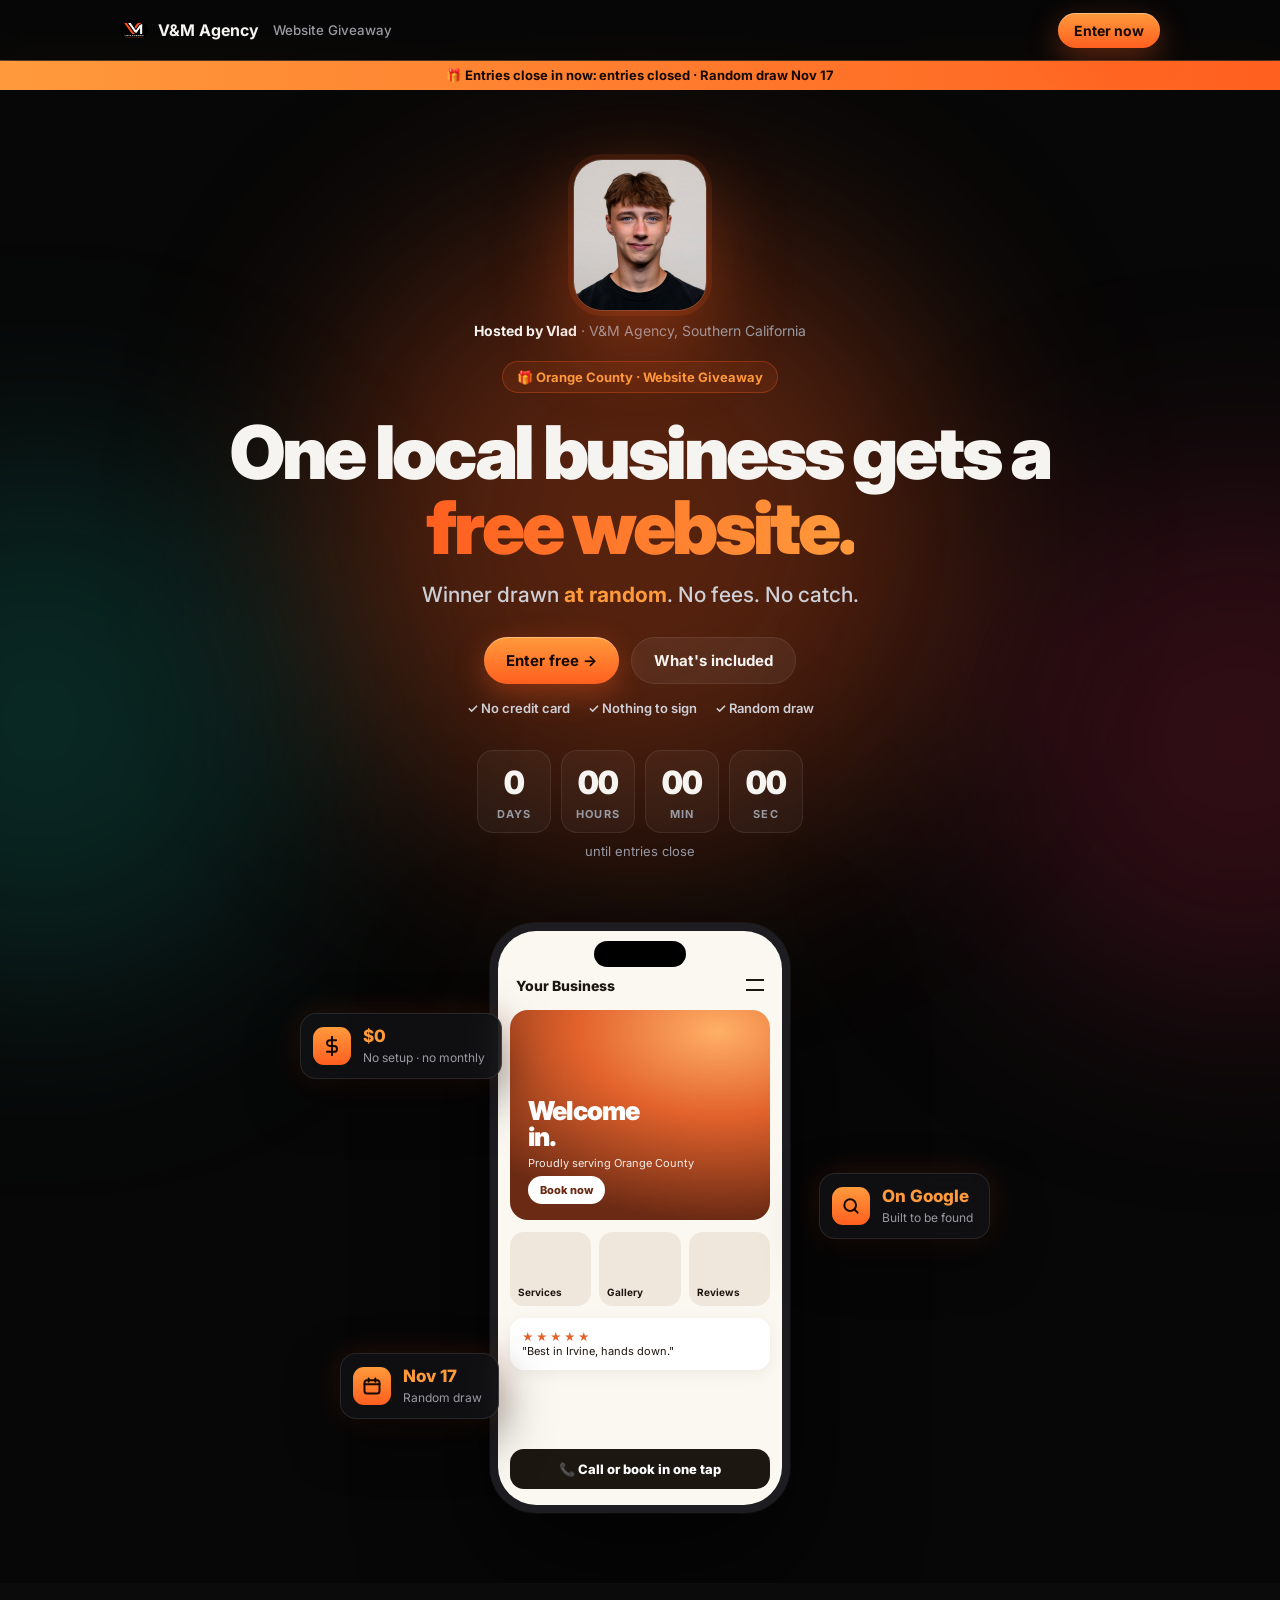
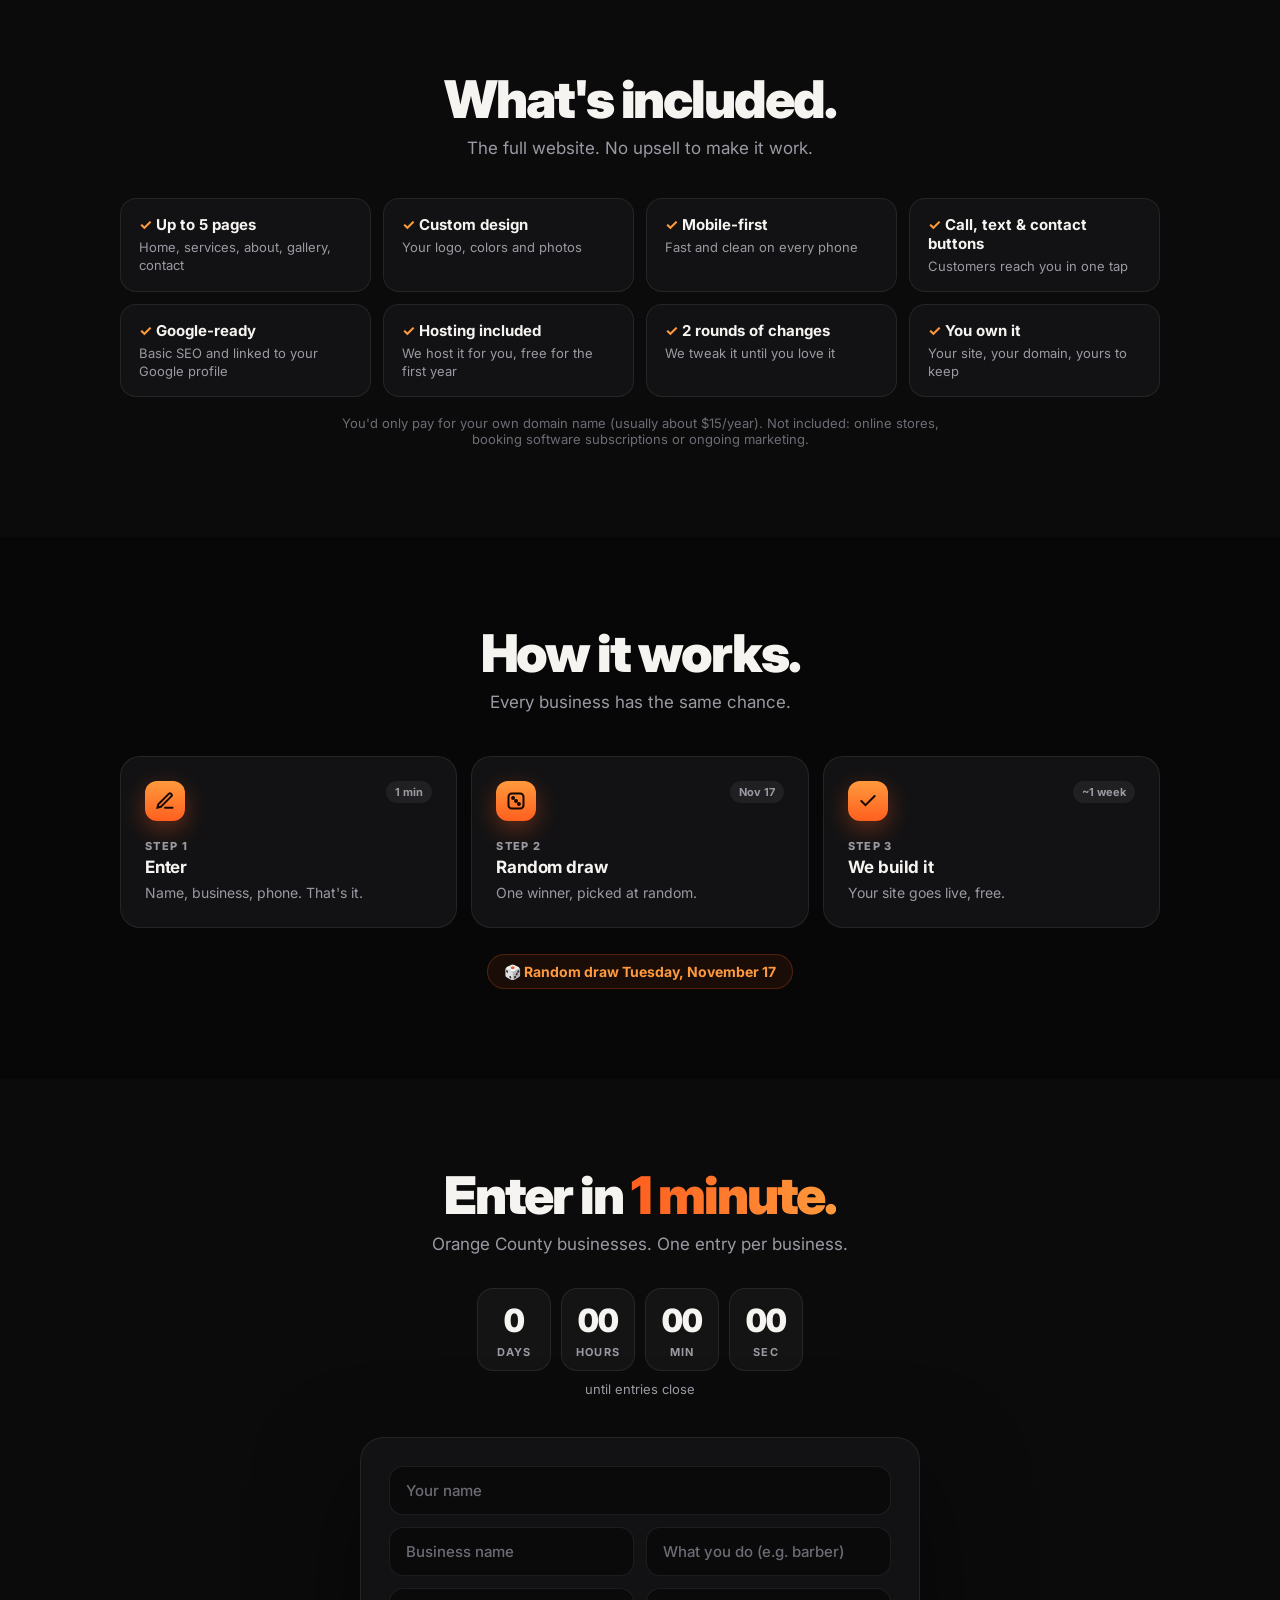
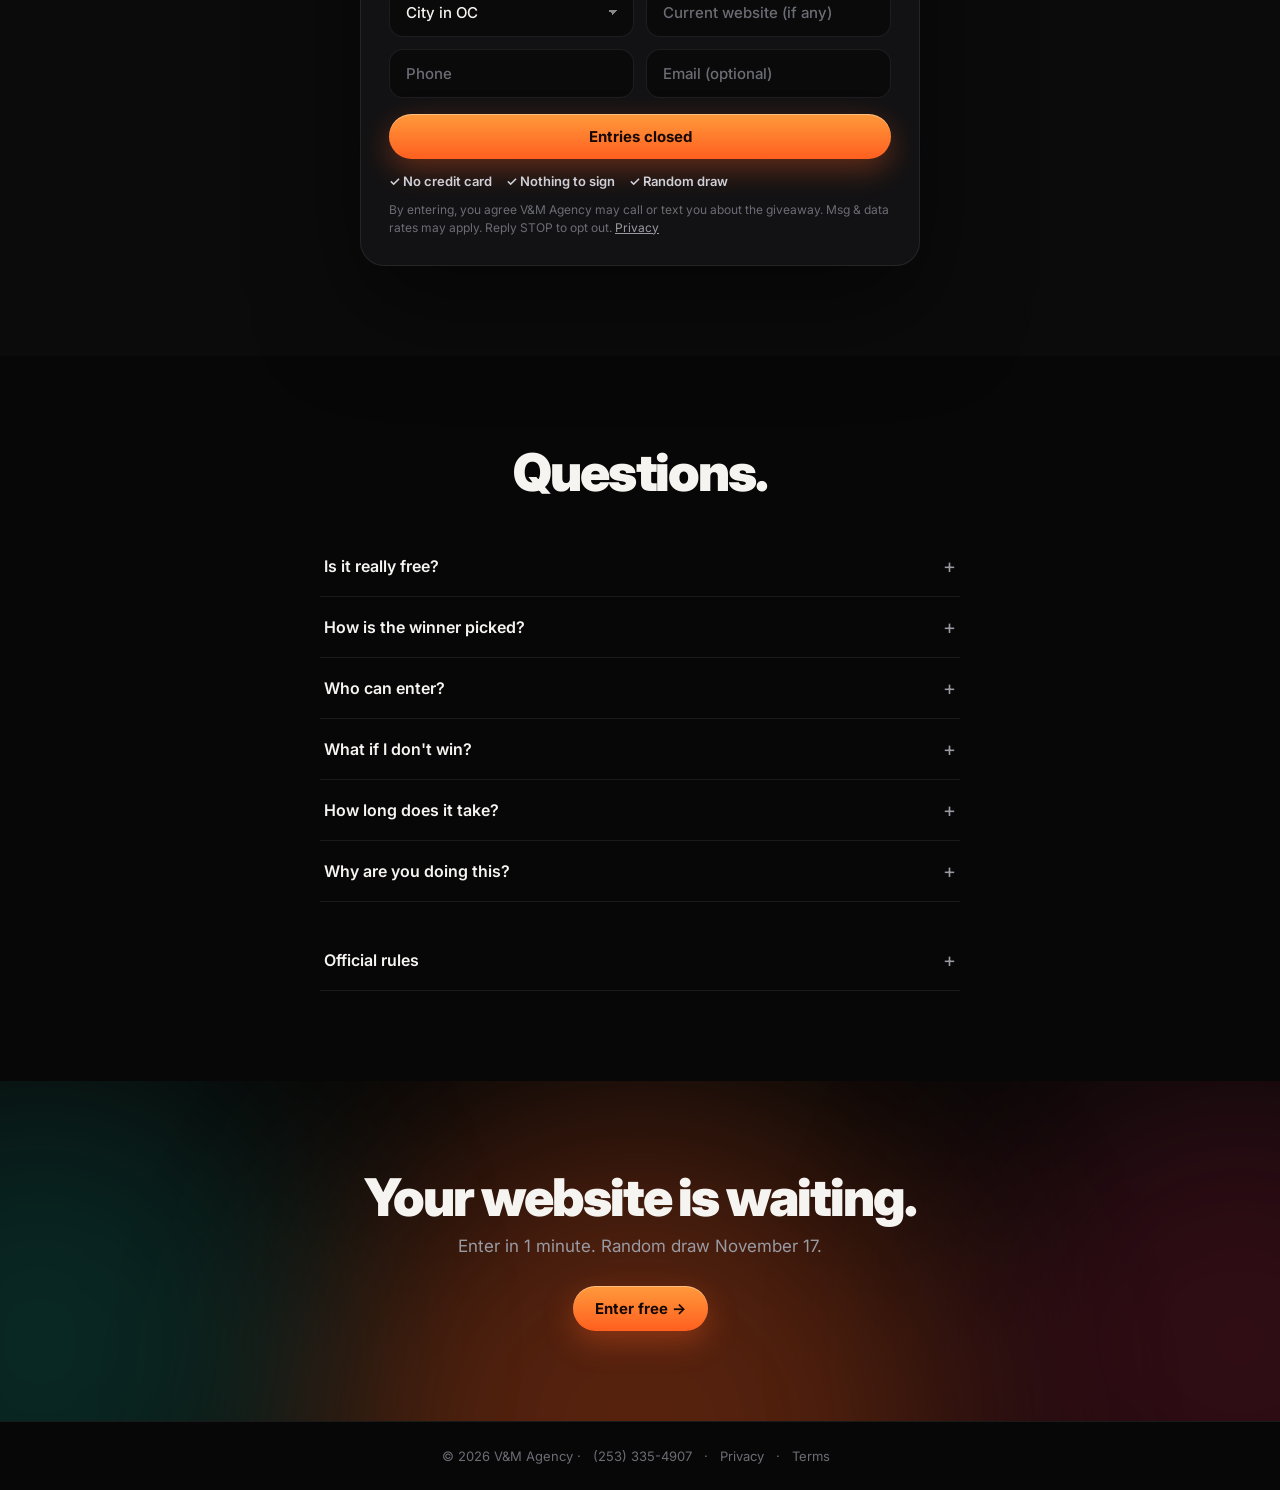
==== commit 277c170e: "Website giveaway: Vlad's photo (Hosted by Vlad), no-catch trust row, sticky phone bar with countdown" ====
--- a/website-giveaway/index.html
+++ b/website-giveaway/index.html
@@ -131,6 +131,22 @@
     .hero { padding-top: 160px; }
     .bar i { font-style: normal; }
     @media (max-width: 560px) { .bar .bx { display: none; } .cd div { min-width: 64px; } .cd b { font-size: 26px; } }
+    .host { display: flex; flex-direction: column; align-items: center; gap: 12px; margin-bottom: 22px; }
+    .host .ph { width: 132px; height: 150px; border-radius: 28px; overflow: hidden; position: relative;
+      box-shadow: 0 0 0 1px rgba(255,255,255,.12), 0 0 0 6px rgba(255,95,31,.12), 0 30px 80px rgba(255,95,31,.35); }
+    .host img { width: 100%; height: 100%; object-fit: cover; filter: saturate(1.05) contrast(1.03); }
+    .host p { color: var(--mute); font-size: 14px; } .host b { color: var(--ink); }
+    .trust { display: flex; gap: 18px; justify-content: center; flex-wrap: wrap; margin-top: 16px; font-size: 13px; font-weight: 600; color: #cfcfd6; }
+    .trust span { white-space: nowrap; }
+    .formcard .trust { justify-content: flex-start; gap: 14px; margin-top: 14px; }
+    .count { margin-top: 18px; font-size: 14px; color: #cfcfd6; } .count b { color: var(--or2); }
+    .count::before { content: ""; display: inline-block; width: 8px; height: 8px; border-radius: 50%; background: #30D158; margin-right: 8px; box-shadow: 0 0 10px #30D158; vertical-align: 1px; }
+    .mbar { display: none; }
+    @media (max-width: 760px) {
+      .mbar { display: flex; position: fixed; left: 10px; right: 10px; bottom: 10px; z-index: 60; align-items: center; justify-content: space-between; gap: 12px;
+        padding: 10px 10px 10px 16px; border-radius: 18px; background: rgba(18,18,20,.92); border: 1px solid rgba(255,255,255,.12); backdrop-filter: blur(14px); box-shadow: 0 20px 50px rgba(0,0,0,.6); }
+      .mbar b { display: block; font-size: 17px; color: var(--or2); font-variant-numeric: tabular-nums; } .mbar span { font-size: 11px; color: var(--mute); }
+      .mbar .btn { padding: 11px 18px; } footer { padding-bottom: 96px; } .trust { gap: 10px; font-size: 12px; } }
   </style>
 </head>
 <body>
@@ -143,10 +159,14 @@
   <header class="hero">
     <div class="glow g1"></div><div class="glow g2"></div><div class="glow g3"></div>
     <div class="wrap" style="position:relative">
+      <div class="host"><div class="ph"><img src="img/vlad.jpg" alt="Vlad, V&amp;M Agency"></div>
+        <p><b>Hosted by Vlad</b> · V&amp;M Agency, Southern California</p></div>
       <span class="chip">🎁 Orange County · Website Giveaway</span>
       <h1>One local business gets a <span class="grad">free website.</span></h1>
       <p class="sub">Winner drawn <b>at random</b>. No fees. No catch.</p>
       <div class="ctas"><a class="btn pri" href="#apply">Enter free →</a><a class="btn sec" href="#included">What's included</a></div>
+      <div class="trust"><span>✓ No credit card</span><span>✓ Nothing to sign</span><span>✓ Random draw</span></div>
+      <p class="count" id="count" hidden></p>
       <div class="cd" aria-label="Time left to enter"><div><b data-d>14</b><span>days</span></div><div><b data-h>00</b><span>hours</span></div><div><b data-m>00</b><span>min</span></div><div><b data-s>00</b><span>sec</span></div></div>
       <p class="cdl">until entries close</p>
 
@@ -224,6 +244,7 @@
         </div>
         <div class="hp" aria-hidden="true"><input name="website" tabindex="-1" autocomplete="off" /></div>
         <button class="btn pri" id="go" type="submit">Enter the giveaway →</button>
+        <div class="trust"><span>✓ No credit card</span><span>✓ Nothing to sign</span><span>✓ Random draw</span></div>
         <p class="consent">By entering, you agree V&amp;M Agency may call or text you about the giveaway. Msg &amp; data rates may apply. Reply STOP to opt out. <a href="../privacy-policy.html">Privacy</a></p>
         <div class="msg" id="msg" role="status"></div>
       </form>
@@ -257,6 +278,8 @@
       <div class="ctas"><a class="btn pri" href="#apply">Enter free →</a></div>
     </div>
   </section>
+
+  <div class="mbar"><div><b id="mbcd">14d 00h</b><span>left to enter</span></div><a class="btn pri" href="#apply">Enter free →</a></div>
 
   <footer>© 2026 V&amp;M Agency · <a href="tel:+12533354907">(253) 335-4907</a> · <a href="../privacy-policy.html">Privacy</a> · <a href="../terms-of-service.html">Terms</a></footer>
 
@@ -289,10 +312,15 @@
       let t = Math.max(0, END - Date.now()); const d = Math.floor(t / 864e5), h = Math.floor(t / 36e5) % 24, m = Math.floor(t / 6e4) % 60, s = Math.floor(t / 1e3) % 60;
       document.querySelectorAll('[data-d]').forEach(e => e.textContent = d); document.querySelectorAll('[data-h]').forEach(e => e.textContent = pad(h));
       document.querySelectorAll('[data-m]').forEach(e => e.textContent = pad(m)); document.querySelectorAll('[data-s]').forEach(e => e.textContent = pad(s));
+      document.getElementById('mbcd').textContent = t ? `${d}d ${pad(h)}h ${pad(m)}m` : 'Closed';
       document.getElementById('barcd').textContent = t ? `${d}d ${pad(h)}h ${pad(m)}m ${pad(s)}s` : 'now: entries closed';
       if (!t) { go.disabled = true; go.textContent = 'Entries closed'; }
     }
     tick(); setInterval(tick, 1000);
+    // live entry counter (real number from our server), shown once there are 10+ entries
+    fetch('https://hq.vandmexperts.com/api/giveaway/count').then(r => r.json()).then(j => {
+      if (j.count >= 10) { const c = document.getElementById('count'); c.innerHTML = `<b>${j.count}</b> Orange County businesses have entered`; c.hidden = false; }
+    }).catch(() => {});
   </script>
 </body>
 </html>
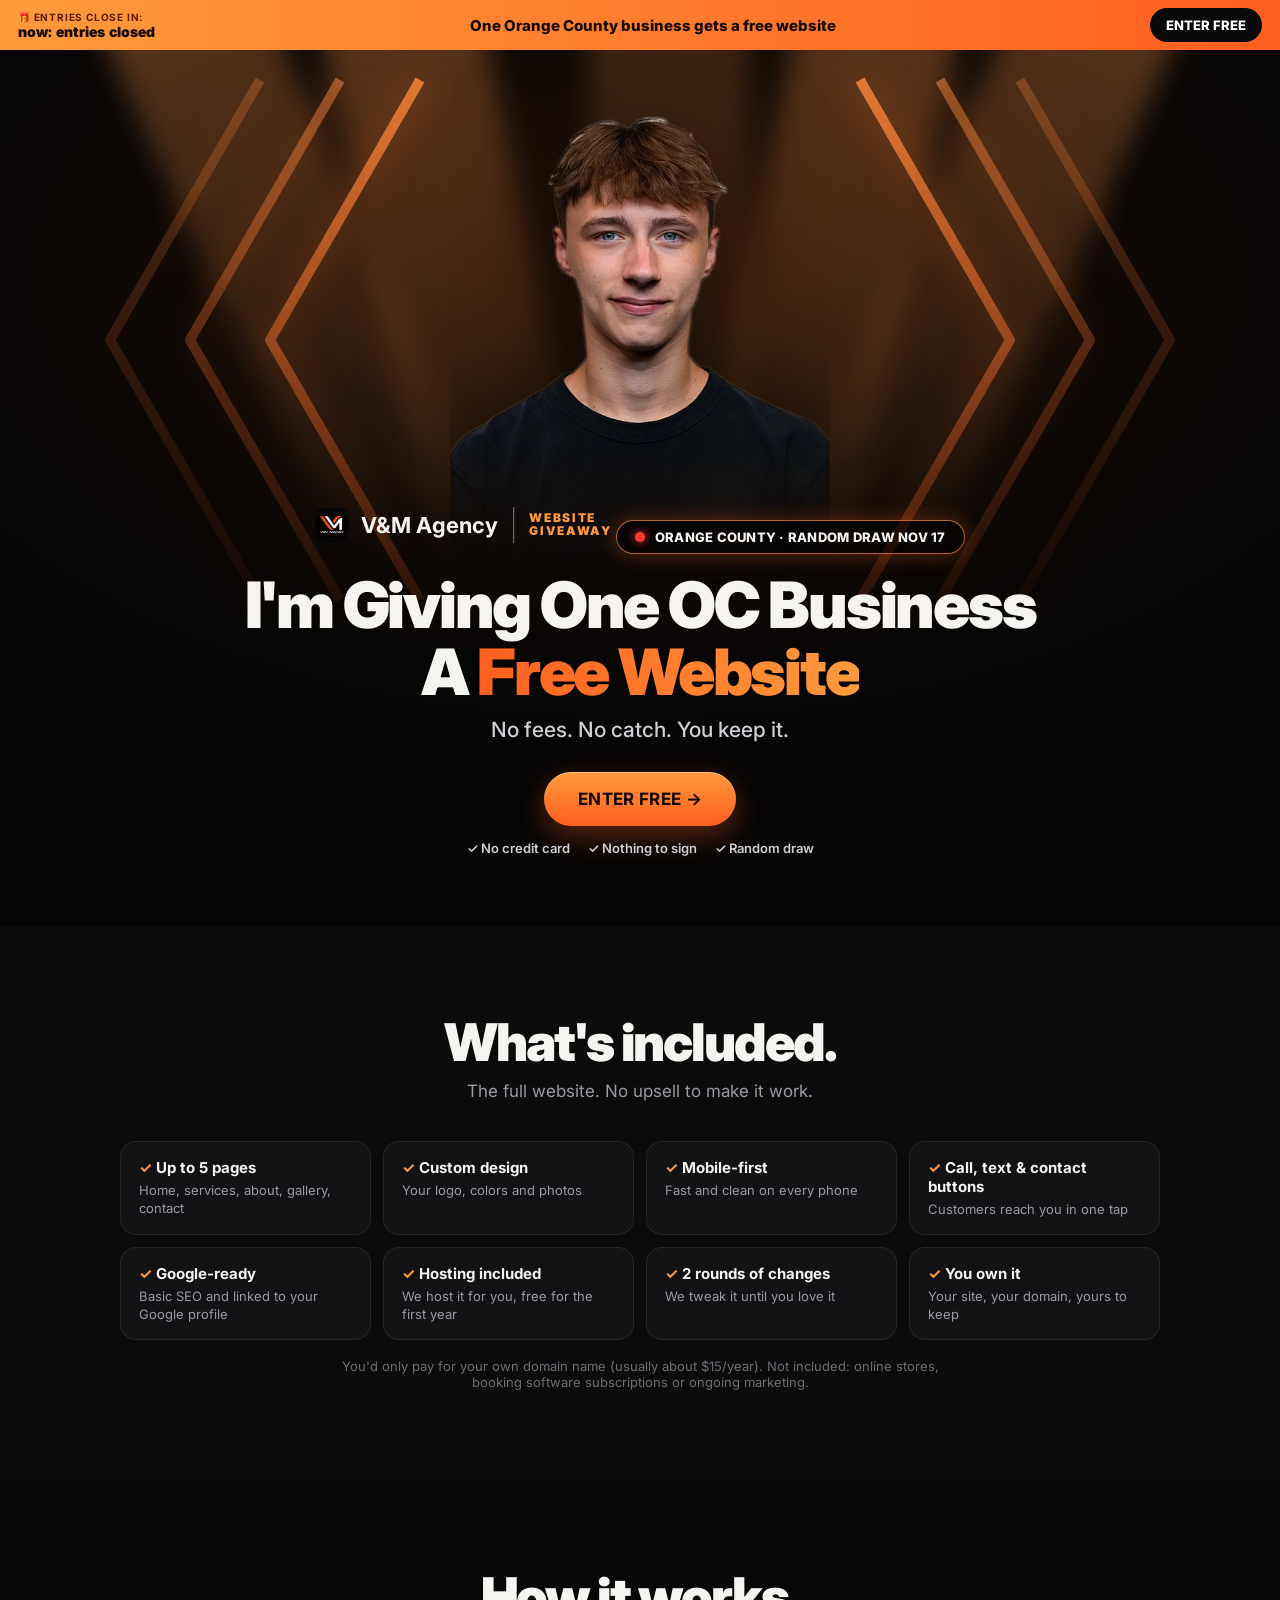
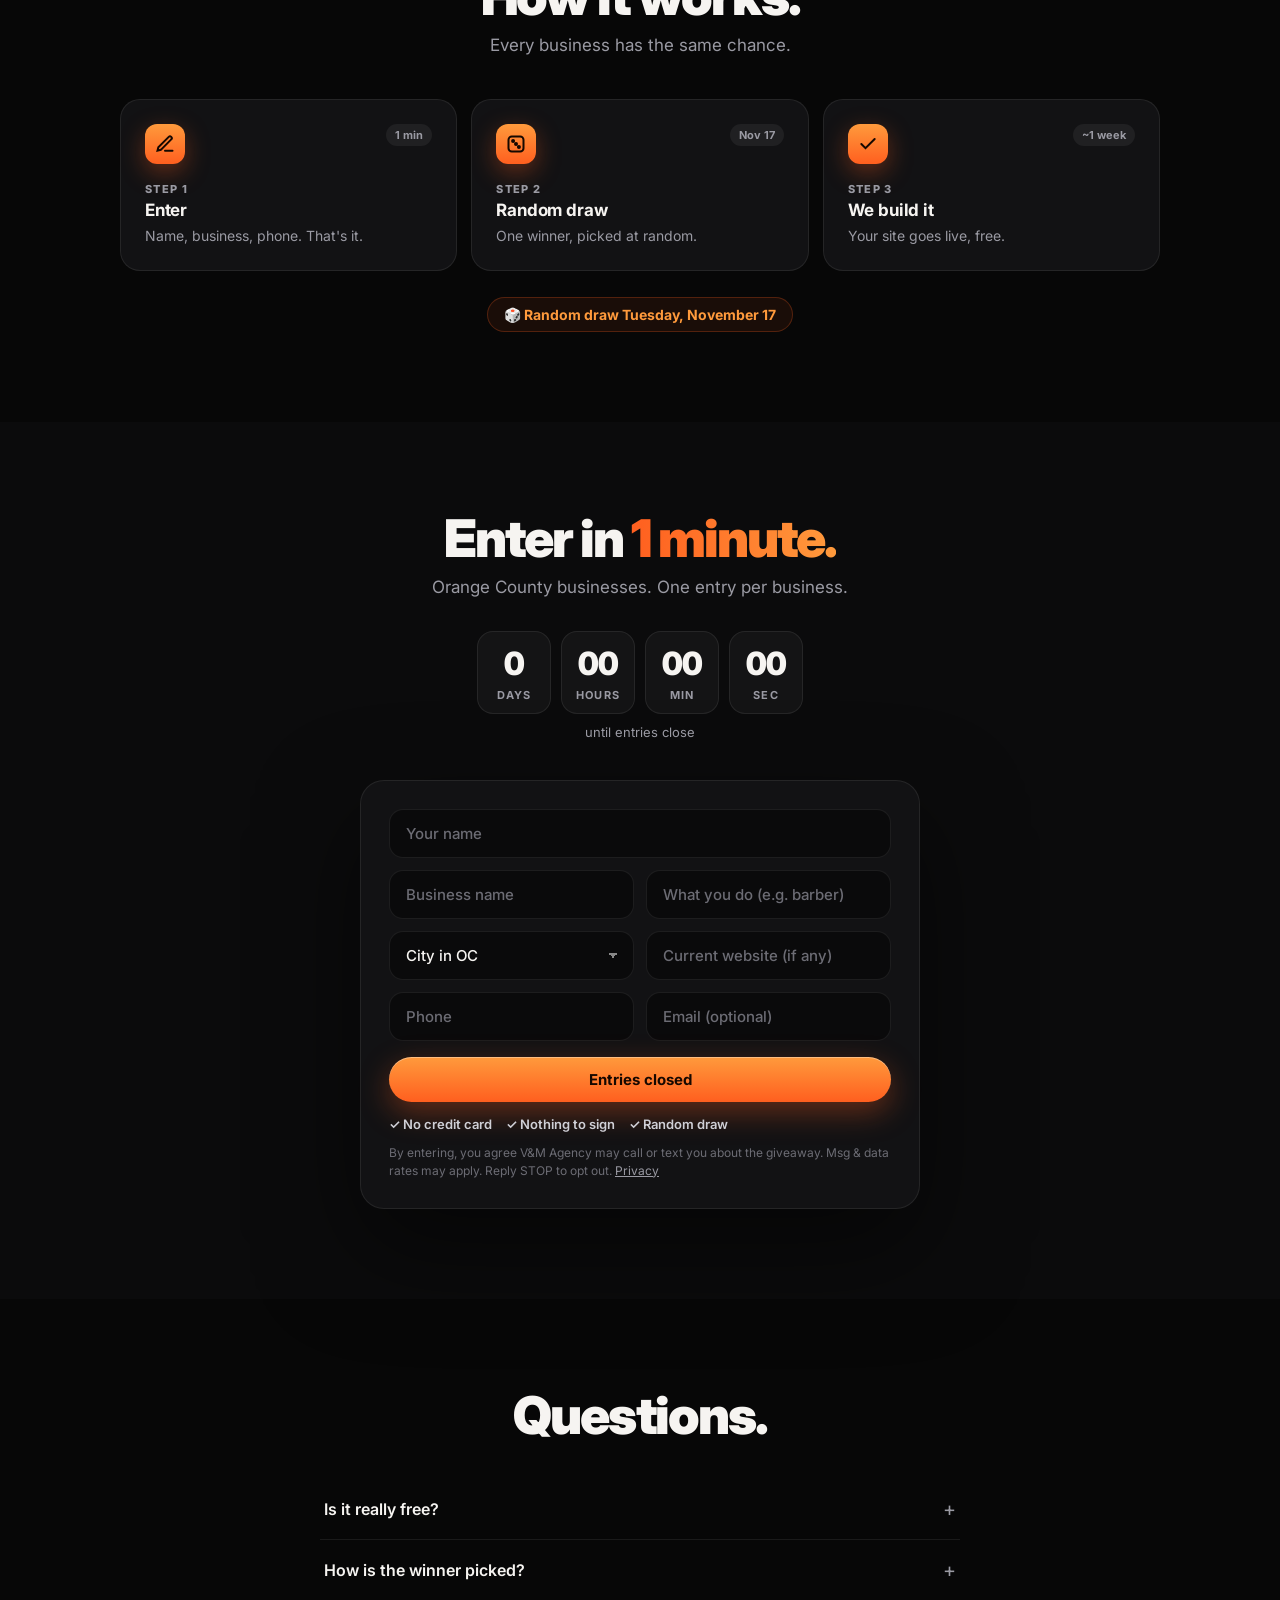
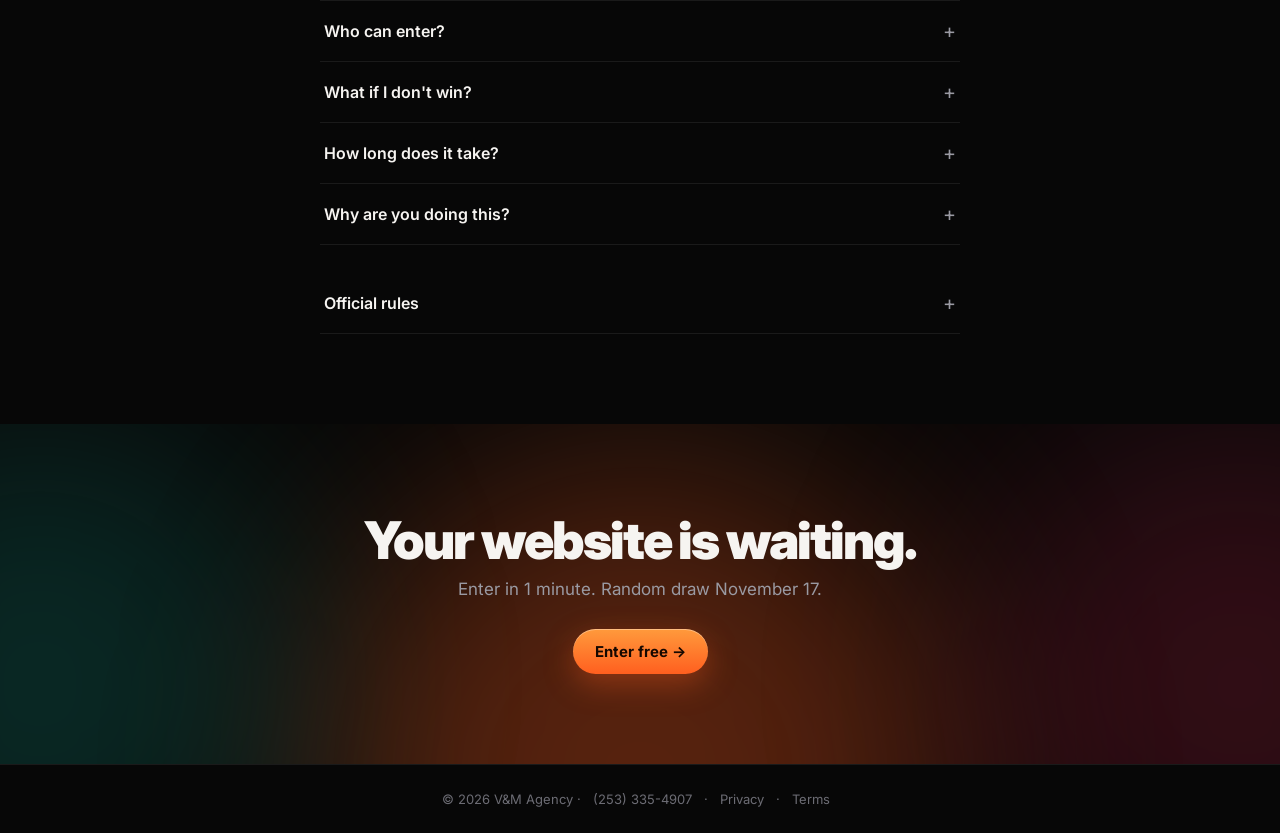
==== commit ad1df665: "Website giveaway: Iman-style hero (big cut-out photo on an orange stage with beams and chevrons, log" ====
--- a/website-giveaway/index.html
+++ b/website-giveaway/index.html
@@ -128,7 +128,6 @@
     .cdl { color: var(--mute); font-size: 13px; margin-top: 10px; }
     .bar { position: fixed; top: 60px; left: 0; right: 0; z-index: 49; text-align: center; padding: 7px 12px; font-size: 13px; font-weight: 700; color: #160800; background: linear-gradient(90deg, var(--or2), var(--or)); }
     .bar span { font-variant-numeric: tabular-nums; }
-    .hero { padding-top: 160px; }
     .bar i { font-style: normal; }
     @media (max-width: 560px) { .bar .bx { display: none; } .cd div { min-width: 64px; } .cd b { font-size: 26px; } }
     .host { display: flex; flex-direction: column; align-items: center; gap: 12px; margin-bottom: 22px; }
@@ -147,6 +146,28 @@
         padding: 10px 10px 10px 16px; border-radius: 18px; background: rgba(18,18,20,.92); border: 1px solid rgba(255,255,255,.12); backdrop-filter: blur(14px); box-shadow: 0 20px 50px rgba(0,0,0,.6); }
       .mbar b { display: block; font-size: 17px; color: var(--or2); font-variant-numeric: tabular-nums; } .mbar span { font-size: 11px; color: var(--mute); }
       .mbar .btn { padding: 11px 18px; } footer { padding-bottom: 96px; } .trust { gap: 10px; font-size: 12px; } }
+    /* iman-style hero */
+    nav { display: none; }
+    .bar { top: 0; display: flex; align-items: center; justify-content: space-between; gap: 12px; text-align: left; padding: 8px 18px; }
+    .bar .bl small { display: block; font-size: 10px; letter-spacing: .08em; color: #5a1a00; } .bar .bl span { font-size: 14px; font-weight: 900; }
+    .bar .bm { font-size: 15px; font-weight: 800; } .bar .bb { background: #0a0a0a; color: #fff; padding: 9px 16px; border-radius: 99px; font-size: 13px; font-weight: 800; white-space: nowrap; }
+    .hero2 { position: relative; overflow: hidden; text-align: center; padding: 64px 20px 70px; background: radial-gradient(70% 55% at 50% 30%, #2a1306 0%, #0b0705 55%, #050505 100%); }
+    .beams i { position: absolute; top: -40px; width: 160px; height: 640px; transform-origin: top center; background: linear-gradient(180deg, rgba(255,150,70,.35), rgba(255,120,40,0)); filter: blur(14px); }
+    .beams i:nth-child(1) { left: 6%; transform: rotate(-24deg); } .beams i:nth-child(2) { left: 24%; transform: rotate(-12deg); } .beams i:nth-child(3) { left: 46%; transform: rotate(0); opacity: .6; }
+    .beams i:nth-child(4) { right: 24%; transform: rotate(12deg); } .beams i:nth-child(5) { right: 6%; transform: rotate(24deg); }
+    .chev { position: absolute; left: 50%; top: 40px; width: 1200px; height: 600px; transform: translateX(-50%); filter: drop-shadow(0 0 18px rgba(255,110,40,.55)); }
+    .me { position: relative; width: 380px; max-width: 78vw; margin: 0 auto; z-index: 2; }
+    .me img { width: 100%; height: auto; display: block; -webkit-mask-image: linear-gradient(180deg, #000 72%, transparent 98%); mask-image: linear-gradient(180deg, #000 72%, transparent 98%); filter: drop-shadow(0 30px 60px rgba(0,0,0,.6)); }
+    .htext { position: relative; z-index: 3; margin-top: -90px; }
+    .lock { display: inline-flex; align-items: center; gap: 12px; font-size: 22px; } .lock img { width: 34px; height: 34px; border-radius: 8px; }
+    .lock span { color: rgba(255,255,255,.4); font-size: 30px; font-weight: 200; } .lock em { font-style: normal; text-align: left; font-size: 12px; line-height: 1.05; font-weight: 900; letter-spacing: .14em; color: var(--or2); }
+    .live { display: inline-flex; align-items: center; gap: 10px; margin-top: 14px; padding: 8px 18px; border-radius: 99px; font-size: 13px; font-weight: 800; letter-spacing: .02em; background: rgba(0,0,0,.55); border: 1.5px solid rgba(255,138,60,.7); box-shadow: 0 0 20px rgba(255,95,31,.35); }
+    .live i { width: 10px; height: 10px; border-radius: 50%; background: #FF3B30; box-shadow: 0 0 10px #FF3B30; animation: pulse 1.4s infinite; }
+    @keyframes pulse { 50% { opacity: .35; } }
+    .h1b { max-width: none; font-size: clamp(34px, 5.6vw, 64px); line-height: 1.04; letter-spacing: -.035em; margin: 18px auto 12px; }
+    .btn.big { font-size: 17px; padding: 17px 34px; letter-spacing: .02em; }
+    .hero2 .trust { margin-top: 14px; }
+    @media (max-width: 760px) { .bar .bm { display: none; } .hero2 { padding-top: 40px; } .htext { margin-top: -60px; } .chev { top: 0; } .lock { font-size: 18px; } }
   </style>
 </head>
 <body>
@@ -154,36 +175,27 @@
     <a class="brand" href="../index.html"><img src="../logo.png" alt="">V&amp;M Agency <small>Website Giveaway</small></a>
     <a class="btn pri sm" href="#apply">Enter now</a>
   </div></nav>
-  <div class="bar">🎁 Entries close in <span id="barcd">14d 00h 00m</span><i class="bx"> · Random draw Nov 17</i></div>
-
-  <header class="hero">
-    <div class="glow g1"></div><div class="glow g2"></div><div class="glow g3"></div>
-    <div class="wrap" style="position:relative">
-      <div class="host"><div class="ph"><img src="img/vlad.jpg" alt="Vlad, V&amp;M Agency"></div>
-        <p><b>Hosted by Vlad</b> · V&amp;M Agency, Southern California</p></div>
-      <span class="chip">🎁 Orange County · Website Giveaway</span>
-      <h1>One local business gets a <span class="grad">free website.</span></h1>
-      <p class="sub">Winner drawn <b>at random</b>. No fees. No catch.</p>
-      <div class="ctas"><a class="btn pri" href="#apply">Enter free →</a><a class="btn sec" href="#included">What's included</a></div>
+  <div class="bar"><div class="bl"><small>🎁 ENTRIES CLOSE IN:</small><span id="barcd">14d 00h 00m</span></div><div class="bm">One Orange County business gets a free website</div><a class="bb" href="#apply">ENTER FREE</a></div>
+
+  <header class="hero2">
+    <div class="beams"><i></i><i></i><i></i><i></i><i></i></div>
+    <svg class="chev" viewBox="0 0 1200 600" preserveAspectRatio="xMidYMid slice" aria-hidden="true">
+      <defs><linearGradient id="cg" x1="0" x2="0" y1="0" y2="1"><stop offset="0" stop-color="#FF8A3C" stop-opacity=".9"/><stop offset="1" stop-color="#FF5F1F" stop-opacity=".15"/></linearGradient></defs>
+      <g fill="none" stroke="url(#cg)" stroke-width="10" stroke-linejoin="round">
+        <path d="M380 40 L230 300 L380 560" opacity=".9"/><path d="M300 40 L150 300 L300 560" opacity=".55"/><path d="M220 40 L70 300 L220 560" opacity=".3"/>
+        <path d="M820 40 L970 300 L820 560" opacity=".9"/><path d="M900 40 L1050 300 L900 560" opacity=".55"/><path d="M980 40 L1130 300 L980 560" opacity=".3"/>
+        <path d="M470 20 L600 -40 L730 20" opacity=".0"/>
+      </g>
+    </svg>
+    <div class="me"><img src="img/vlad-cut.webp" alt="Vlad, V&amp;M Agency" width="640" height="896"></div>
+    <div class="htext">
+      <div class="lock"><img src="../logo.png" alt=""><b>V&amp;M Agency</b><span>|</span><em>WEBSITE<br>GIVEAWAY</em></div>
+      <div class="live"><i></i>ORANGE COUNTY · RANDOM DRAW NOV 17</div>
+      <h1 class="h1b">I'm Giving One OC Business<br>A <span class="grad">Free Website</span></h1>
+      <p class="sub">No fees. No catch. You keep it.</p>
+      <div class="ctas"><a class="btn pri big" href="#apply">ENTER FREE →</a></div>
       <div class="trust"><span>✓ No credit card</span><span>✓ Nothing to sign</span><span>✓ Random draw</span></div>
       <p class="count" id="count" hidden></p>
-      <div class="cd" aria-label="Time left to enter"><div><b data-d>14</b><span>days</span></div><div><b data-h>00</b><span>hours</span></div><div><b data-m>00</b><span>min</span></div><div><b data-s>00</b><span>sec</span></div></div>
-      <p class="cdl">until entries close</p>
-
-      <div class="stage">
-        <div class="phone"><div class="notch"></div>
-          <div class="site">
-            <div class="top">Your Business<i></i></div>
-            <div class="hero2"><h4>Welcome<br>in.</h4><p>Proudly serving Orange County</p><span>Book now</span></div>
-            <div class="row"><div>Services</div><div>Gallery</div><div>Reviews</div></div>
-            <div class="stars"><b>★★★★★</b><br>"Best in Irvine, hands down."</div>
-            <div class="call">📞 Call or book in one tap</div>
-          </div>
-        </div>
-        <div class="float f1"><div class="ic"><svg width="20" height="20" viewBox="0 0 24 24" fill="none" stroke="#160800" stroke-width="2.4" stroke-linecap="round"><path d="M12 1v22M17 5H9.5a3.5 3.5 0 0 0 0 7h5a3.5 3.5 0 0 1 0 7H6"/></svg></div><div><b>$0</b><small>No setup · no monthly</small></div></div>
-        <div class="float f2"><div class="ic"><svg width="20" height="20" viewBox="0 0 24 24" fill="none" stroke="#160800" stroke-width="2.4" stroke-linecap="round"><circle cx="11" cy="11" r="7"/><path d="m20 20-3.5-3.5"/></svg></div><div><b>On Google</b><small>Built to be found</small></div></div>
-        <div class="float f3"><div class="ic"><svg width="20" height="20" viewBox="0 0 24 24" fill="none" stroke="#160800" stroke-width="2.4" stroke-linecap="round"><rect x="3" y="5" width="18" height="16" rx="3"/><path d="M3 10h18M8 3v4M16 3v4"/></svg></div><div><b>Nov 17</b><small>Random draw</small></div></div>
-      </div>
     </div>
   </header>
 
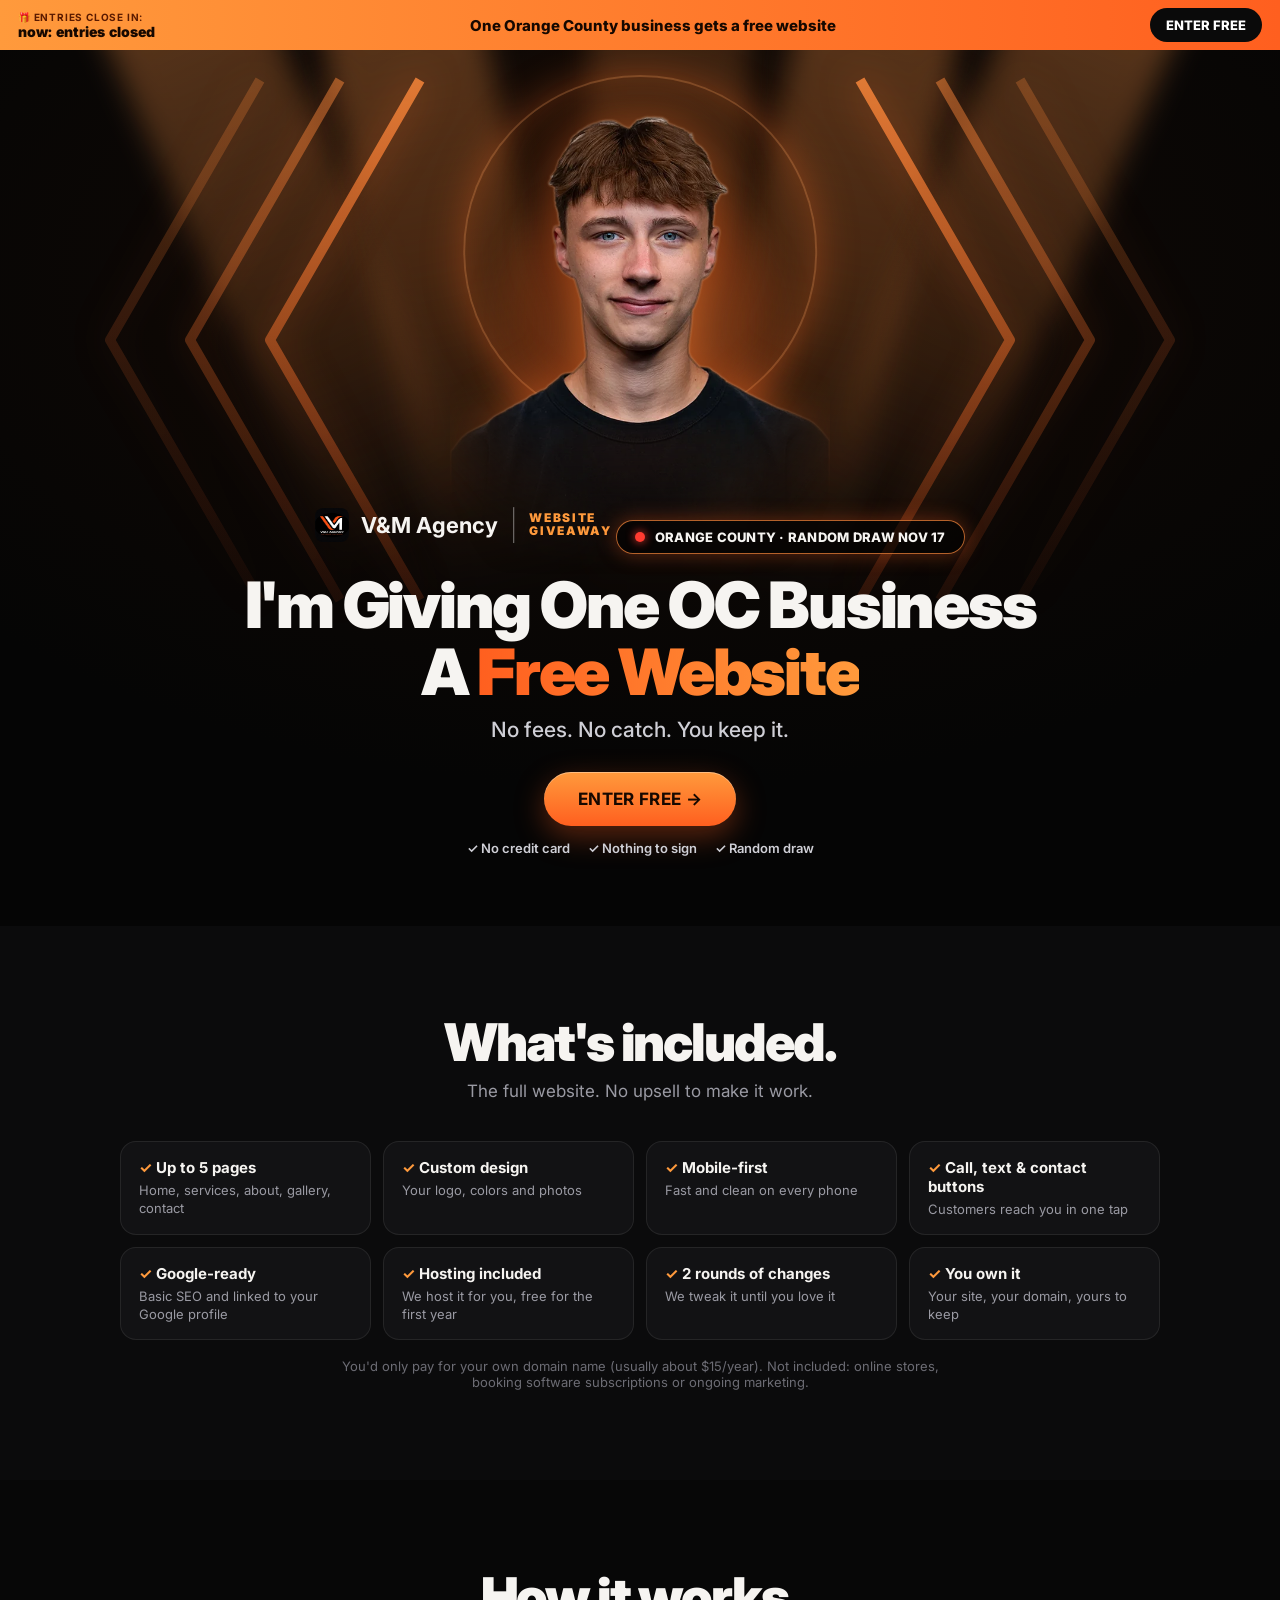
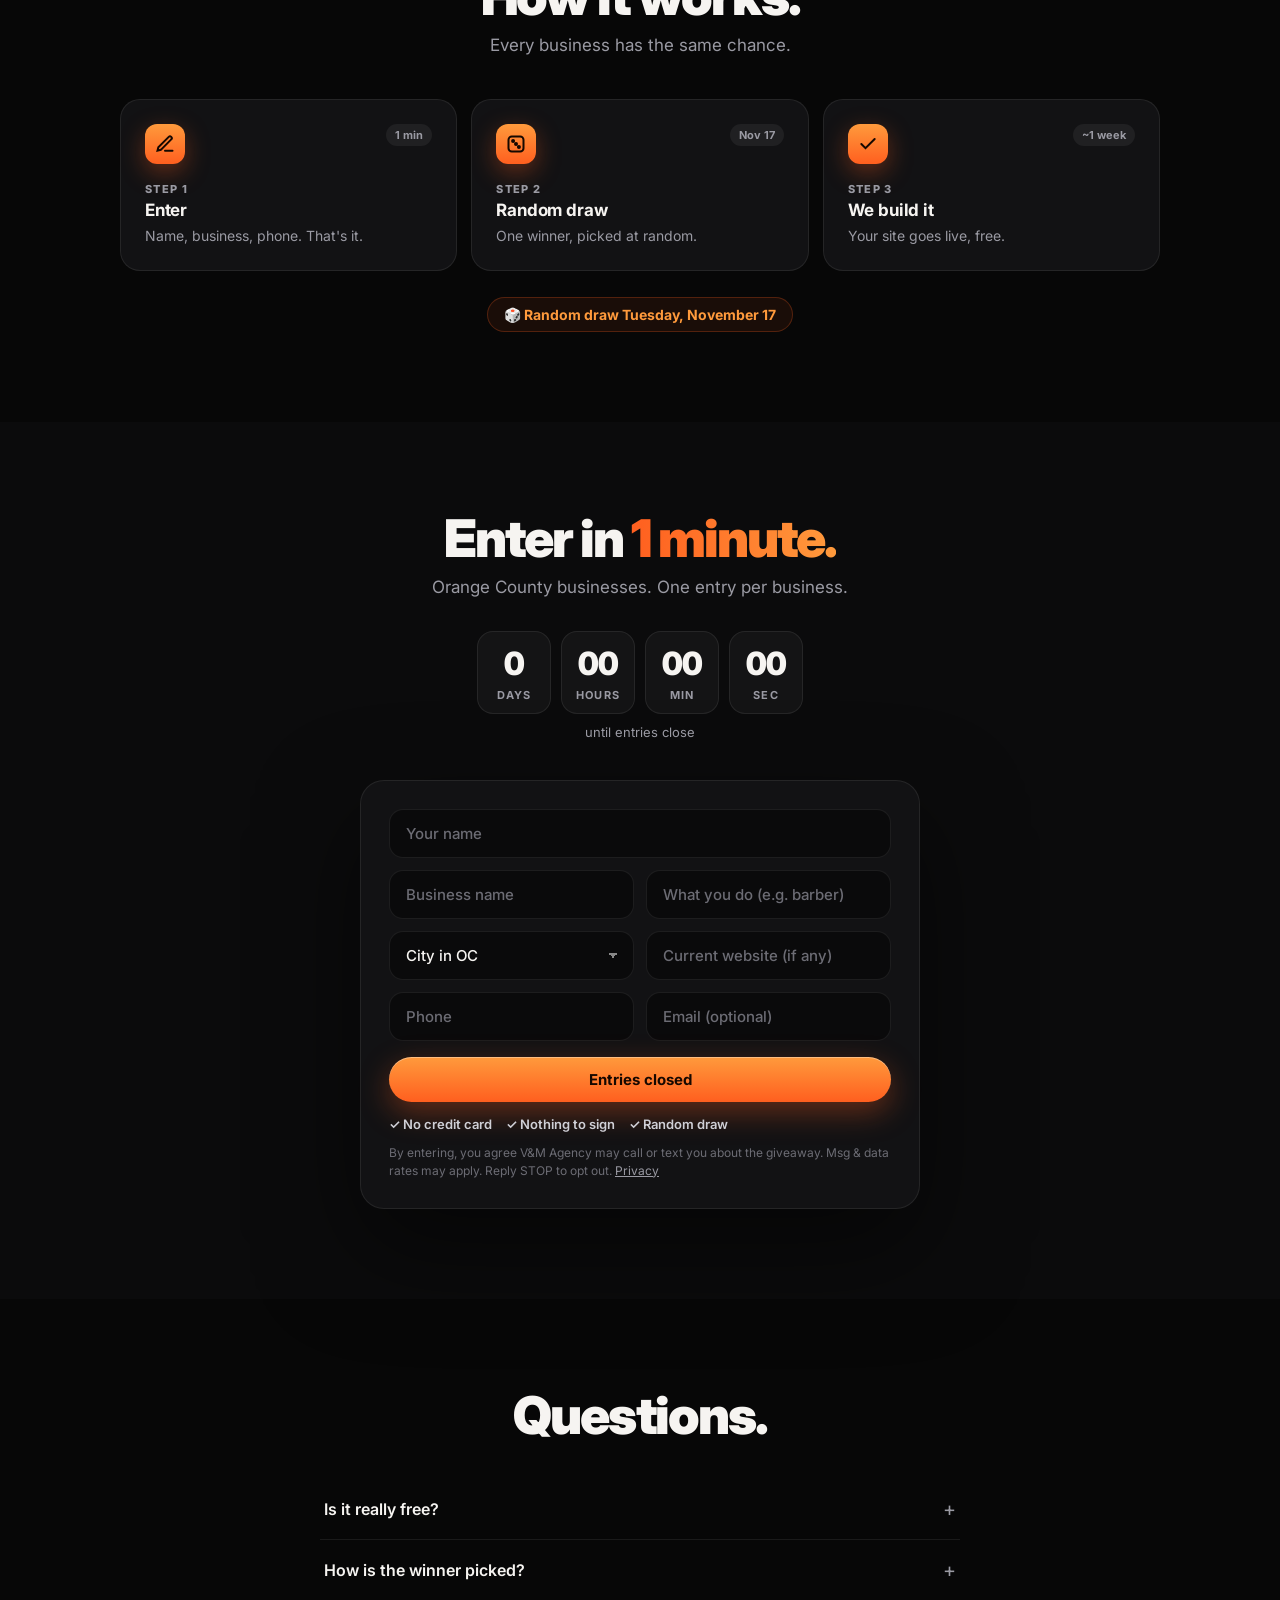
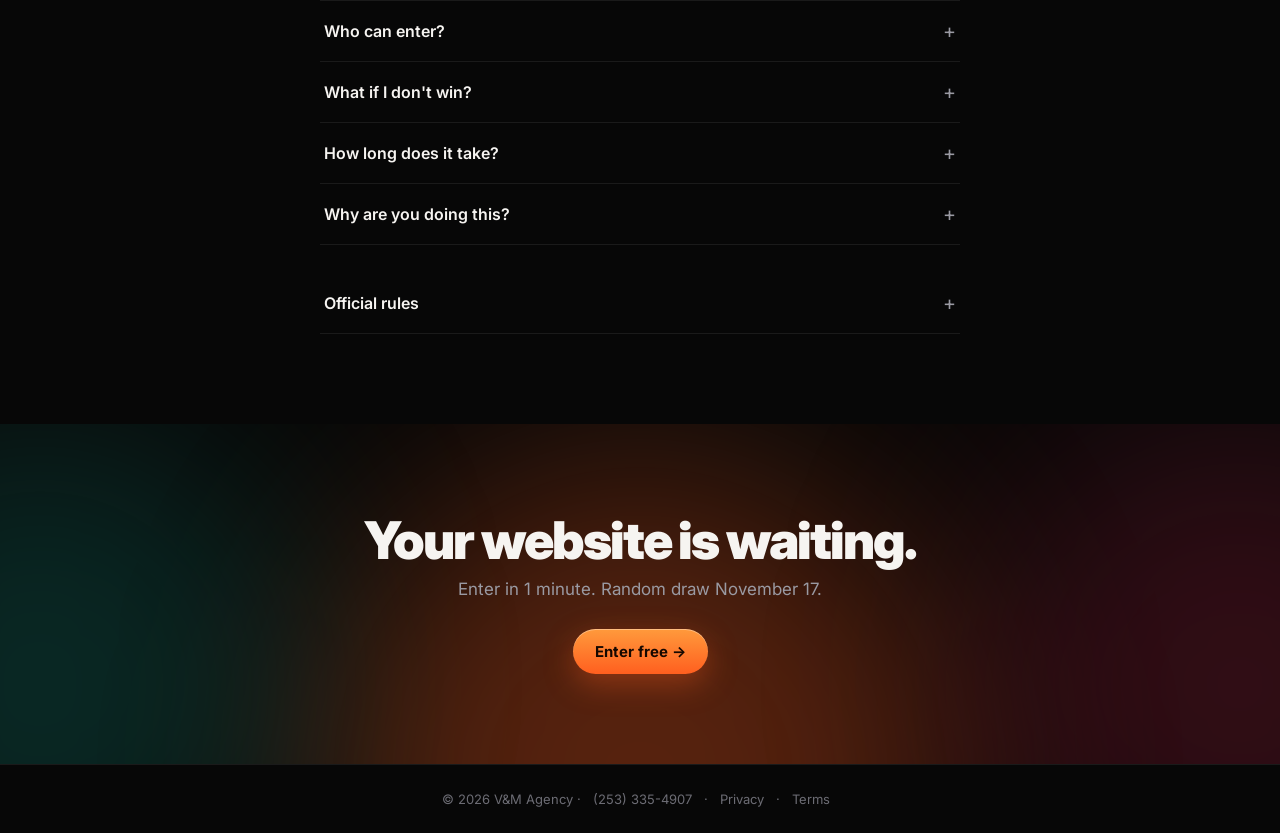
==== commit ef8364ba: "Website giveaway hero: soft orange glow + halo ring behind Vlad, shoulders fade into the stage, rim " ====
--- a/website-giveaway/index.html
+++ b/website-giveaway/index.html
@@ -157,7 +157,15 @@
     .beams i:nth-child(4) { right: 24%; transform: rotate(12deg); } .beams i:nth-child(5) { right: 6%; transform: rotate(24deg); }
     .chev { position: absolute; left: 50%; top: 40px; width: 1200px; height: 600px; transform: translateX(-50%); filter: drop-shadow(0 0 18px rgba(255,110,40,.55)); }
     .me { position: relative; width: 380px; max-width: 78vw; margin: 0 auto; z-index: 2; }
-    .me img { width: 100%; height: auto; display: block; -webkit-mask-image: linear-gradient(180deg, #000 72%, transparent 98%); mask-image: linear-gradient(180deg, #000 72%, transparent 98%); filter: drop-shadow(0 30px 60px rgba(0,0,0,.6)); }
+    .me::before { content: ""; position: absolute; left: 50%; top: 6%; width: 120%; aspect-ratio: 1; transform: translateX(-50%); border-radius: 50%; z-index: -1;
+      background: radial-gradient(closest-side, rgba(255,140,60,.55), rgba(255,95,31,.22) 45%, rgba(255,95,31,0) 72%); filter: blur(10px); animation: breathe 5s ease-in-out infinite; }
+    .me::after { content: ""; position: absolute; left: 50%; top: 2%; width: 92%; aspect-ratio: 1; transform: translateX(-50%); border-radius: 50%; z-index: -1;
+      border: 2px solid rgba(255,150,80,.35); box-shadow: 0 0 40px rgba(255,110,40,.35), inset 0 0 40px rgba(255,110,40,.25); }
+    @keyframes breathe { 50% { opacity: .75; transform: translateX(-50%) scale(1.04); } }
+    .me img { width: 100%; height: auto; display: block;
+      -webkit-mask-image: radial-gradient(ellipse 62% 78% at 50% 36%, #000 62%, transparent 100%), linear-gradient(180deg, #000 66%, transparent 96%);
+      -webkit-mask-composite: source-in; mask-image: radial-gradient(ellipse 62% 78% at 50% 36%, #000 62%, transparent 100%), linear-gradient(180deg, #000 66%, transparent 96%); mask-composite: intersect;
+      filter: drop-shadow(0 0 1px rgba(255,170,110,.6)) drop-shadow(0 0 24px rgba(255,110,40,.45)); }
     .htext { position: relative; z-index: 3; margin-top: -90px; }
     .lock { display: inline-flex; align-items: center; gap: 12px; font-size: 22px; } .lock img { width: 34px; height: 34px; border-radius: 8px; }
     .lock span { color: rgba(255,255,255,.4); font-size: 30px; font-weight: 200; } .lock em { font-style: normal; text-align: left; font-size: 12px; line-height: 1.05; font-weight: 900; letter-spacing: .14em; color: var(--or2); }
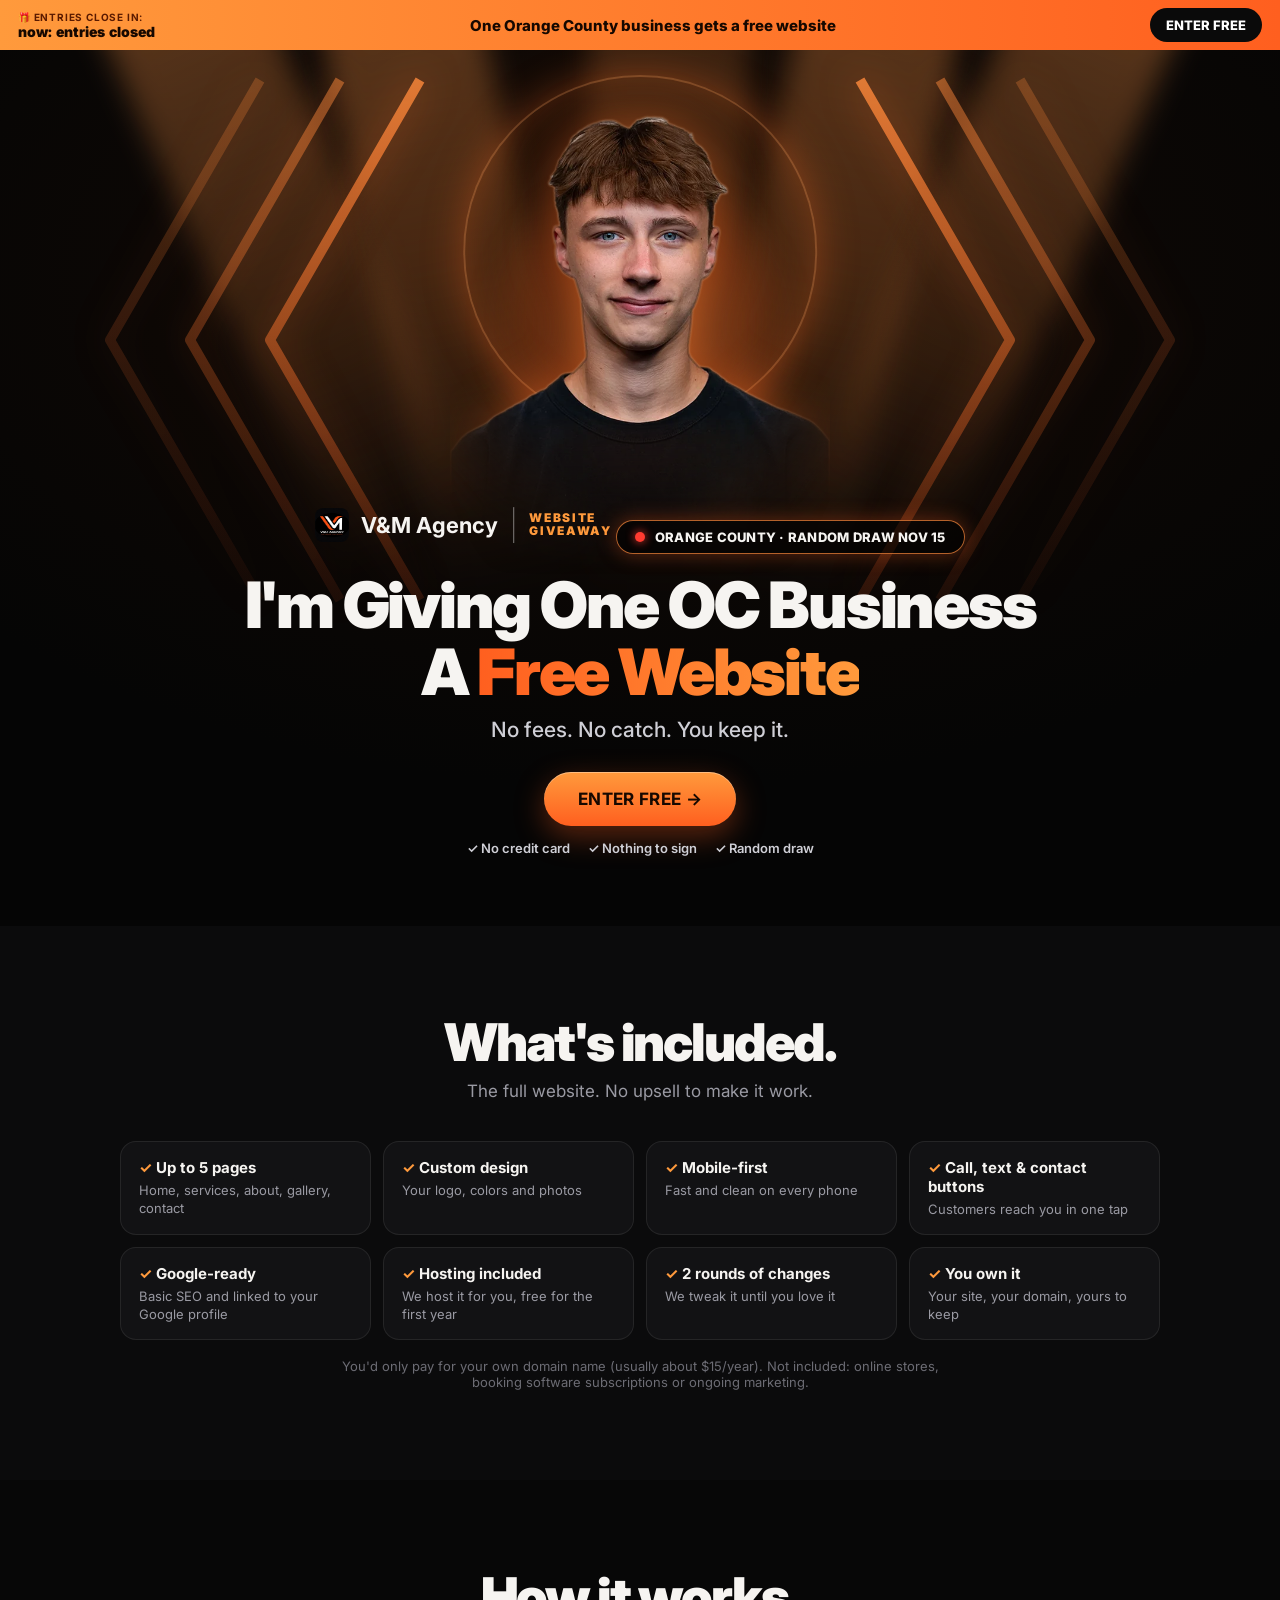
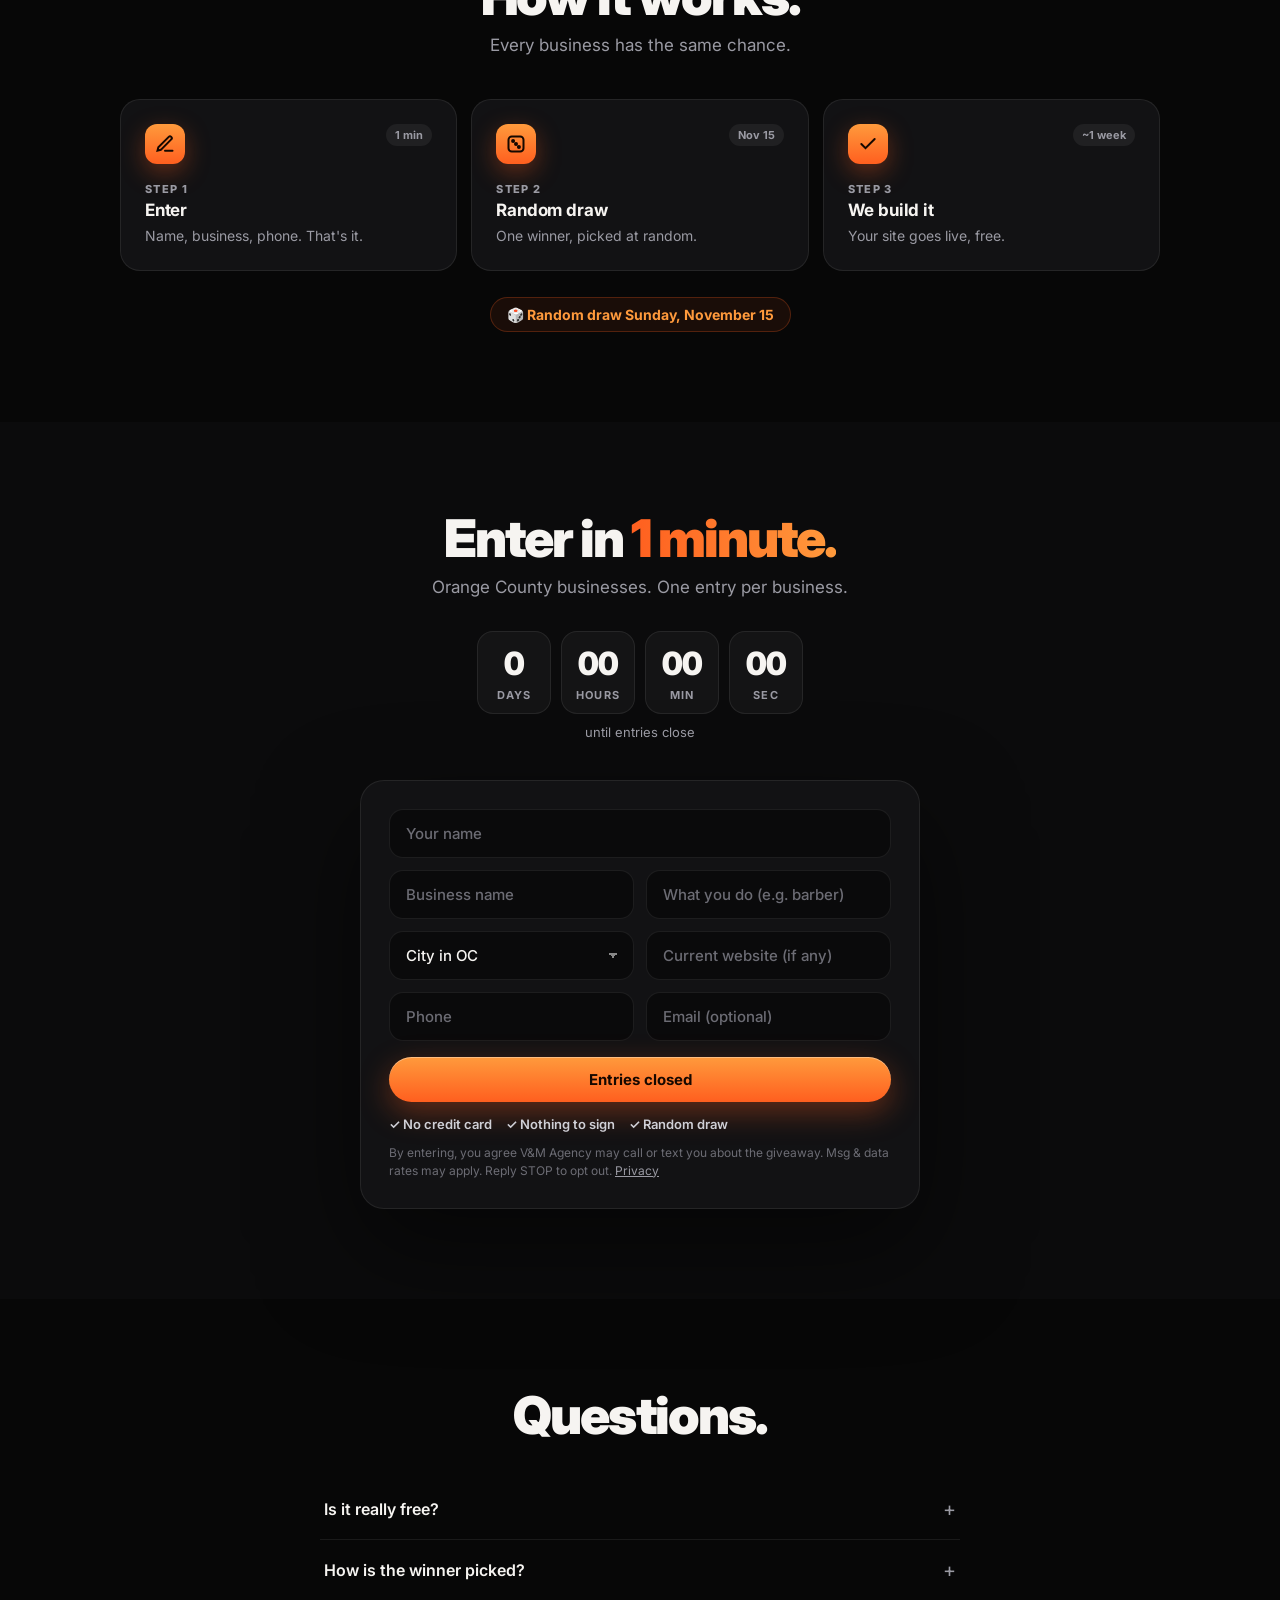
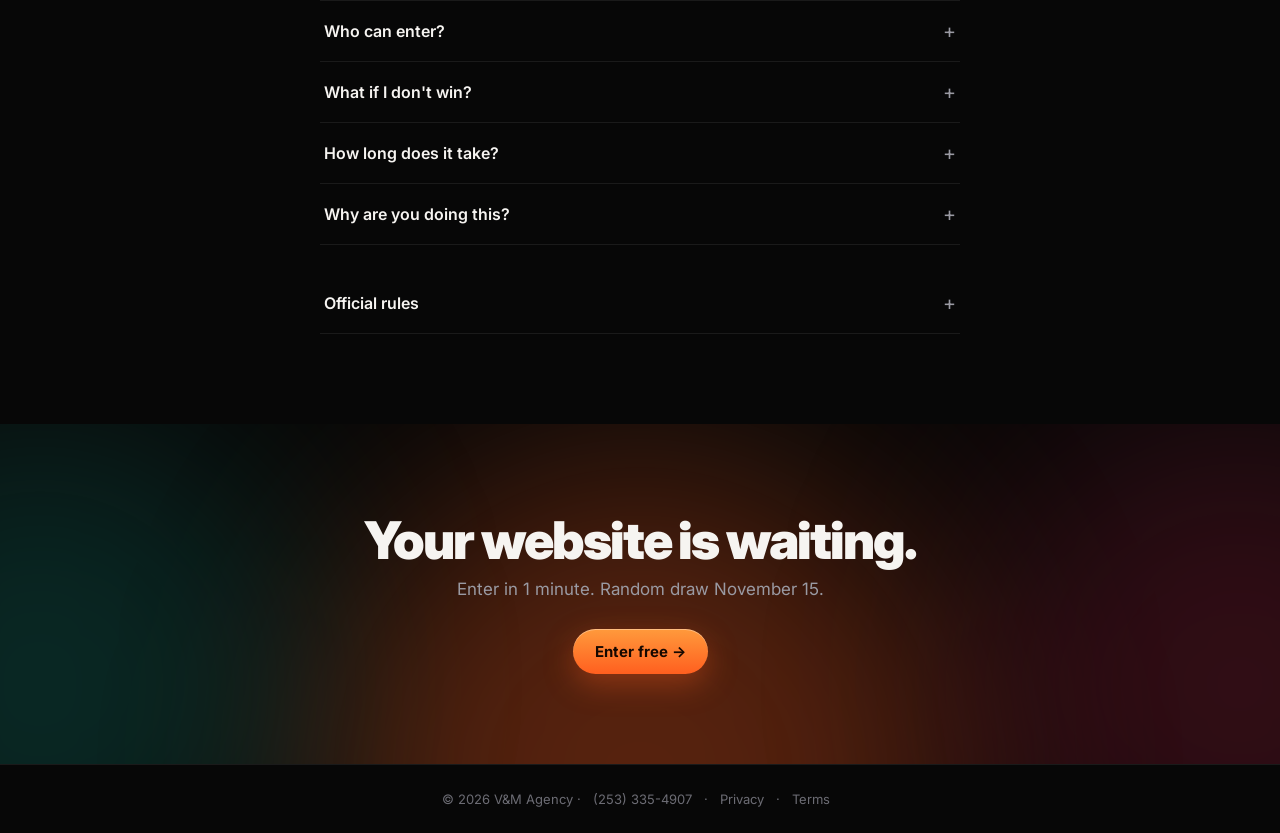
==== commit 578ed78c: "Website giveaway: draw moves to Sun Nov 15, entries close Sat Nov 14 11:59 PM PT Co-Authored-By: Cla" ====
--- a/website-giveaway/index.html
+++ b/website-giveaway/index.html
@@ -198,7 +198,7 @@
     <div class="me"><img src="img/vlad-cut.webp" alt="Vlad, V&amp;M Agency" width="640" height="896"></div>
     <div class="htext">
       <div class="lock"><img src="../logo.png" alt=""><b>V&amp;M Agency</b><span>|</span><em>WEBSITE<br>GIVEAWAY</em></div>
-      <div class="live"><i></i>ORANGE COUNTY · RANDOM DRAW NOV 17</div>
+      <div class="live"><i></i>ORANGE COUNTY · RANDOM DRAW NOV 15</div>
       <h1 class="h1b">I'm Giving One OC Business<br>A <span class="grad">Free Website</span></h1>
       <p class="sub">No fees. No catch. You keep it.</p>
       <div class="ctas"><a class="btn pri big" href="#apply">ENTER FREE →</a></div>
@@ -231,10 +231,10 @@
       <p class="lead">Every business has the same chance.</p>
       <div class="grid c3">
         <div class="card step"><span class="tag">1 min</span><div class="ic"><svg width="20" height="20" viewBox="0 0 24 24" fill="none" stroke="#160800" stroke-width="2.4" stroke-linecap="round"><path d="M12 20h9M16.5 3.5a2.1 2.1 0 0 1 3 3L7 19l-4 1 1-4Z"/></svg></div><div class="n">STEP 1</div><h3>Enter</h3><p>Name, business, phone. That's it.</p></div>
-        <div class="card step"><span class="tag">Nov 17</span><div class="ic"><svg width="20" height="20" viewBox="0 0 24 24" fill="none" stroke="#160800" stroke-width="2.4" stroke-linecap="round"><rect x="3" y="3" width="18" height="18" rx="4"/><circle cx="8.5" cy="8.5" r="1.2"/><circle cx="15.5" cy="15.5" r="1.2"/><circle cx="12" cy="12" r="1.2"/></svg></div><div class="n">STEP 2</div><h3>Random draw</h3><p>One winner, picked at random.</p></div>
+        <div class="card step"><span class="tag">Nov 15</span><div class="ic"><svg width="20" height="20" viewBox="0 0 24 24" fill="none" stroke="#160800" stroke-width="2.4" stroke-linecap="round"><rect x="3" y="3" width="18" height="18" rx="4"/><circle cx="8.5" cy="8.5" r="1.2"/><circle cx="15.5" cy="15.5" r="1.2"/><circle cx="12" cy="12" r="1.2"/></svg></div><div class="n">STEP 2</div><h3>Random draw</h3><p>One winner, picked at random.</p></div>
         <div class="card step"><span class="tag">~1 week</span><div class="ic"><svg width="20" height="20" viewBox="0 0 24 24" fill="none" stroke="#160800" stroke-width="2.4" stroke-linecap="round"><path d="M20 6 9 17l-5-5"/></svg></div><div class="n">STEP 3</div><h3>We build it</h3><p>Your site goes live, free.</p></div>
       </div>
-      <span class="date">🎲 Random draw Tuesday, November 17</span>
+      <span class="date">🎲 Random draw Sunday, November 15</span>
     </div>
   </section>
 
@@ -276,7 +276,7 @@
       <h2>Questions.</h2>
       <div class="faq">
         <details><summary>Is it really free?</summary><p>Yes. No setup fee, no monthly bill. You only cover your own domain name (usually about $15 a year).</p></details>
-        <details><summary>How is the winner picked?</summary><p>Completely at random. Every eligible entry has the same chance. We draw on Tuesday, November 17 and contact the winner by phone.</p></details>
+        <details><summary>How is the winner picked?</summary><p>Completely at random. Every eligible entry has the same chance. We draw on Sunday, November 15 and contact the winner by phone.</p></details>
         <details><summary>Who can enter?</summary><p>Any business in Orange County, CA, with or without a website today. One entry per business.</p></details>
         <details><summary>What if I don't win?</summary><p>Every business that enters gets a special local offer from us.</p></details>
         <details><summary>How long does it take?</summary><p>About a week after we get your logo, photos and info.</p></details>
@@ -284,7 +284,7 @@
       </div>
       <details class="rules"><summary>Official rules</summary>
         <p><b>No purchase necessary.</b> A purchase does not improve your chances. Sponsor: V&amp;M Agency. Open to businesses located in Orange County, California, entered by an owner or authorized representative who is 18 or older. One entry per business. V&amp;M Agency employees and their families are not eligible.</p>
-        <p><b>How to enter:</b> complete the form on this page by 11:59 PM PT on Monday, November 16, 2026. <b>Drawing:</b> one winner will be selected at random from all eligible entries on Tuesday, November 17, 2026, and notified by phone or email. If the winner can't be reached within 5 days, an alternate winner will be drawn. Odds depend on the number of eligible entries.</p>
+        <p><b>How to enter:</b> complete the form on this page by 11:59 PM PT on Saturday, November 14, 2026. <b>Drawing:</b> one winner will be selected at random from all eligible entries on Sunday, November 15, 2026, and notified by phone or email. If the winner can't be reached within 5 days, an alternate winner will be drawn. Odds depend on the number of eligible entries.</p>
         <p><b>Prize:</b> one custom website as described above (up to 5 pages, design, build, two rounds of changes and one year of hosting). The domain name is not included. The prize has no cash value and is not transferable. The winner agrees the finished website may be shown in V&amp;M Agency's portfolio. Void where prohibited.</p>
       </details>
     </div>
@@ -294,7 +294,7 @@
     <div class="glow g1"></div><div class="glow g2"></div><div class="glow g3"></div>
     <div class="wrap" style="position:relative">
       <h2>Your website is waiting.</h2>
-      <p class="lead">Enter in 1 minute. Random draw November 17.</p>
+      <p class="lead">Enter in 1 minute. Random draw November 15.</p>
       <div class="ctas"><a class="btn pri" href="#apply">Enter free →</a></div>
     </div>
   </section>
@@ -319,15 +319,15 @@
         const j = await r.json();
         if (!r.ok || !j.ok) throw new Error(j.error || 'failed');
         f.querySelectorAll('input, select, textarea, button').forEach(x => x.disabled = true);
-        msg.className = 'msg ok'; msg.textContent = "You're entered! 🎉 Random draw on November 17. Good luck!";
+        msg.className = 'msg ok'; msg.textContent = "You're entered! 🎉 Random draw on November 15. Good luck!";
         go.textContent = 'Applied ✓';
       } catch (err) {
         go.disabled = false; go.textContent = 'Enter the giveaway →';
         msg.className = 'msg err'; msg.textContent = (err.message && err.message !== 'failed' ? err.message + ' ' : '') + 'Or text us at (253) 335-4907.';
       }
     });
-    // live countdown to entries closing: Monday, Nov 16, 2026, 11:59:59 PM Pacific
-    const END = new Date('2026-11-16T23:59:59-08:00').getTime(), pad = n => String(n).padStart(2, '0');
+    // live countdown to entries closing: Saturday, Nov 14, 2026, 11:59:59 PM Pacific
+    const END = new Date('2026-11-14T23:59:59-08:00').getTime(), pad = n => String(n).padStart(2, '0');
     function tick() {
       let t = Math.max(0, END - Date.now()); const d = Math.floor(t / 864e5), h = Math.floor(t / 36e5) % 24, m = Math.floor(t / 6e4) % 60, s = Math.floor(t / 1e3) % 60;
       document.querySelectorAll('[data-d]').forEach(e => e.textContent = d); document.querySelectorAll('[data-h]').forEach(e => e.textContent = pad(h));
